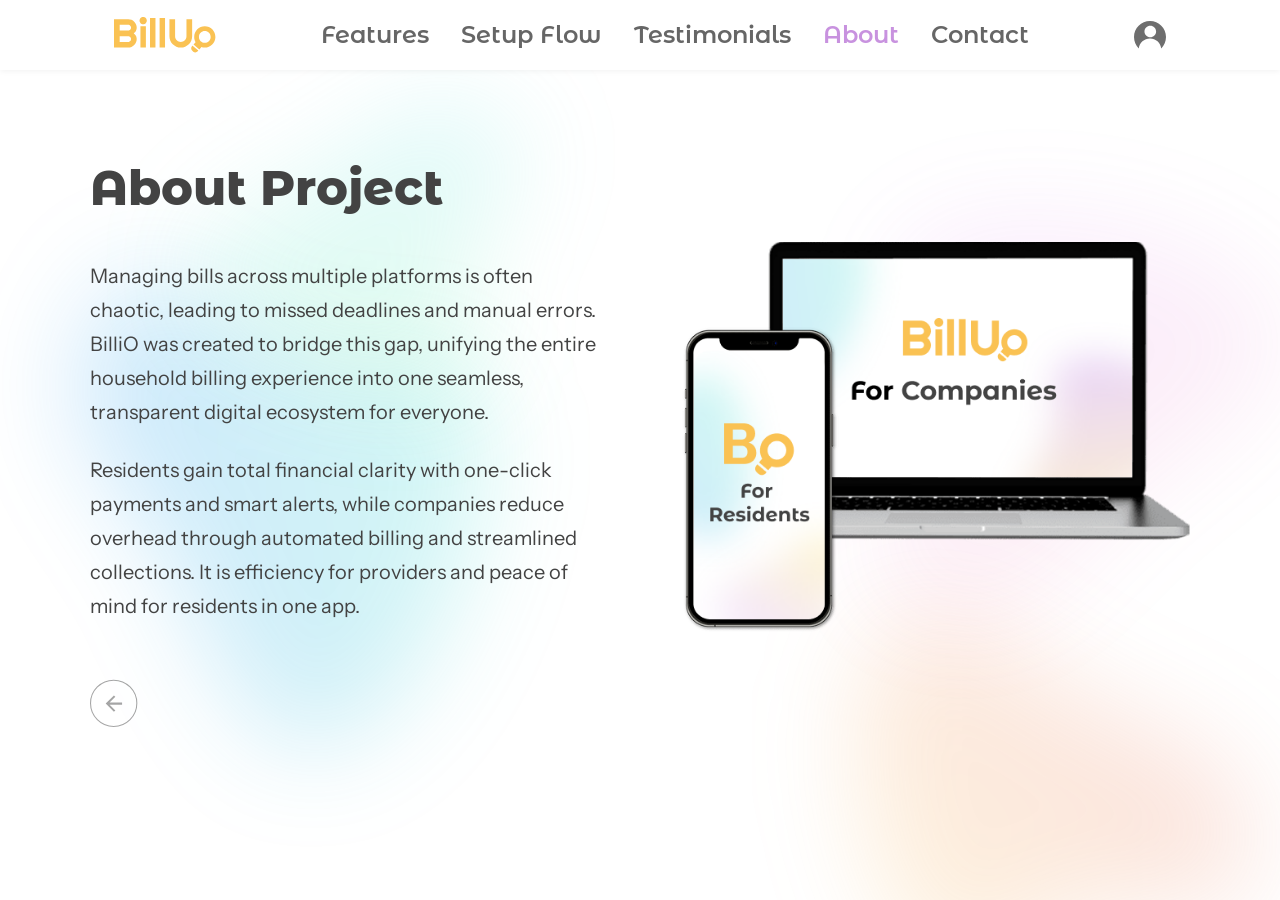
==== about.html @ 3865c83e "feat: added background effects" ====
<!DOCTYPE html>
<html lang="en">
<head>
  <meta charset="UTF-8" />
  <meta name="viewport" content="width=device-width, initial-scale=1.0" />
  <title>BillUp – About</title>

  <link rel="preconnect" href="https://fonts.googleapis.com" />
  <link rel="preconnect" href="https://fonts.gstatic.com" crossorigin />
  <link href="https://fonts.googleapis.com/css2?family=Montserrat+Alternates:wght@400;600;700;800&family=Instrument+Sans:wght@400;600&display=swap" rel="stylesheet" />

  <link rel="stylesheet" href="css/style.css" />
</head>
<body>

  <!-- background blobs  -->
  <div class="bg-effects">
    <img src="assets/images/bg_effects.svg" alt="" />
  </div>

  <!-- Navbar -->
  <header>
    <nav class="navbar">
      <div class="logo">
        <a href="index.html"><img src="assets/icons/logo.svg" alt="BillUp Logo" /></a>
      </div>

      <ul class="nav-links">
        <li><a href="index.html#features">Features</a></li>
        <li><a href="index.html#how-it-works">Setup Flow</a></li>
        <li><a href="index.html#testimonials">Testimonials</a></li>
        <li><a href="about.html" class="active">About</a></li>
        <li><a href="index.html#contact">Contact</a></li>
      </ul>

       <div class="nav-right">
        <div class="nav-icon">
          <img src="assets/icons/avatar.svg" alt="User account" />
        </div>
        <button class="burger" id="burgerBtn" aria-label="Open menu">
          <span></span>
          <span></span>
          <span></span>
        </button>
      </div>
  </header>

  <!-- burger overlay (mobile only) -->
  <div class="nav-overlay" id="navOverlay">
    <ul class="overlay-links">
      <li><a href="index.html#features">Features</a></li>
      <li><a href="index.html#how-it-works">Setup Flow</a></li>
      <li><a href="index.html#testimonials">Testimonials</a></li>
      <li><a href="about.html">About</a></li>
      <li><a href="index.html#contact">Contact</a></li>
    </ul>
  </div>


  <!-- About section -->
  <section class="about-section">
    <div class="about-inner">

      <div class="about-text">
        <h2>About Project</h2>
        <p>
          Managing bills across multiple platforms is often chaotic, leading to missed deadlines
          and manual errors. BilliO was created to bridge this gap, unifying the entire
          household billing experience into one seamless, transparent digital ecosystem
          for everyone.
        </p>
        <p>
          Residents gain total financial clarity with one-click payments and smart alerts, while
          companies reduce overhead through automated billing and streamlined collections.
          It is efficiency for providers and peace of mind for residents in one app.
        </p>

        <!-- back button desktop -->
        <a href="index.html" class="btn-back" aria-label="Go back">
          <img src="assets/icons/top_arrow.svg" alt="Go back" />
        </a>
      </div>

      <div class="about-image">
        <img src="assets/images/about_img.png" alt="BillUp on phone and laptop" />
      </div>

      <!-- back button mobile -->
      <a href="index.html" class="btn-back btn-back-mobile" aria-label="Go back">
        <img src="assets/icons/top_arrow.svg" alt="Go back" />
      </a>

    </div>
  </section>


  <script src="js/burger.js"></script>
</body>
</html>
---- css/style.css ----
/* === BASE === */
* {
  margin: 0;
  padding: 0;
  box-sizing: border-box;
}

:root {
  --color-primary: #FAC253;
  --color-primary-light: #ffd787;
  --color-secondary: #C892DF;
  --color-secondary-light: #ebc3fc;
  --color-dark: #434343;
  --color-text: #555;
  --color-white: #ffffff;
  --color-footer-bg: rgba(49, 37, 54, 0.8);

  --font-heading: 'Montserrat Alternates', sans-serif;
  --font-body: 'Instrument Sans', sans-serif;

  --max-width: 1100px;
}

/* smooth scrolling navigation */
html {
  scroll-behavior: smooth;
}

body {
  font-family: var(--font-body);
  color: var(--color-dark);
  background-color: var(--color-white);
  line-height: 1.6;
  position: relative;
  overflow-x: hidden;
}

/* decorative background blobs */
.bg-effects {
  position: absolute;
  top: 0;
  left: -10%;        /* allows ~10% bleed on each side */
  width: 120%;       /* total 20% overflow, clipped by body overflow */
  height: 100%;
  z-index: 0;
  pointer-events: none;
  overflow: hidden;
}

.bg-effects img {
  width: 100%;
  height: 100%;
  object-fit: cover;
  object-position: center top;
  display: block;
}

/* all headings use heading font */
h1, h2, h3, h4 {
  font-family: var(--font-heading);
}

img {
  max-width: 100%;
  display: block;
}

a {
  text-decoration: none;
  color: inherit;
}

ul {
  list-style: none;
}

/* section dividers */
section {
  border-bottom: 1px solid rgba(0, 0, 0, 0.2);
  position: relative;
  z-index: 1;
}

@keyframes btn-breathe {
  0%    { transform: scale(1); }
  50%   { transform: scale(1.1); }
  100%  { transform: scale(1); }
}

/* === BUTTONS === */
.btn-primary {
  display: inline-block;
  background-color: var(--color-primary);
  color: var(--color-white);
  padding: 12px 28px;
  border-radius: 30px;
  font-family: var(--font-body);
  font-weight: 600;
  border: none;
  cursor: pointer;
  transition: background-color 0.3s ease, box-shadow 0.3s ease, color 0.3s ease;
}

.btn-primary:hover {
  background-color: var(--color-primary-light);
  box-shadow: 0 0 5px rgb(255, 255, 255) inset;
  color: var(--color-dark);
  animation: btn-breathe 1.2s ease-in-out infinite;
}

.btn-secondary {
  display: inline-block;
  background-color: var(--color-secondary);
  color: var(--color-white);
  padding: 12px 28px;
  border-radius: 30px;
  font-family: var(--font-body);
  font-weight: 600;
  border: none;
  cursor: pointer;
  transition: background-color 0.3s ease, box-shadow 0.3s ease, color 0.3s ease;
}

.btn-secondary:hover {
  background-color: var(--color-secondary-light);
  box-shadow: 0 0 5px rgb(255, 255, 255) inset;
  color: var(--color-dark);
  animation: btn-breathe 1.2s ease-in-out infinite;
}

/* full width button */
.btn-full {
  width: 100%;
  text-align: center;
  padding: 14px;
}


/* === NAVBAR === */

header {
  position: sticky;
  top: 0;
  z-index: 100;
  background: #fff;
  box-shadow: 0 1px 6px rgba(0, 0, 0, 0.06);
}

.navbar {
  max-width: var(--max-width);
  margin: 0 auto;
  padding: 16px 24px;
  display: flex;
  align-items: center;
  justify-content: space-between;
}

.navbar .logo img {
  height: 36px;
}

.nav-right {
  display: flex;
  align-items: center;
  gap: 16px;
}

.nav-links {
  display: flex;
  gap: 32px;
}

.nav-links a {
  font-family: var(--font-heading);
  font-weight: 600;
  font-size: 24px;
  color: rgba(0, 0, 0, 0.6);
  transition: color 0.2s;
}

.nav-links a:hover {
  color: var(--color-secondary);
}

.nav-links a.active {
  color: var(--color-secondary);
}

.nav-icon img {
  height: 28px;
  cursor: pointer;
}

/* === BURGER BUTTON === */

.burger {
  display: none; /* shown only on mobile via media query */
  flex-direction: column;
  gap: 5px;
  background: none;
  border: none;
  cursor: pointer;
  padding: 4px;
  z-index: 110;
}

.burger span {
  display: block;
  width: 24px;
  height: 2px;
  background: var(--color-text);
  border-radius: 2px;
  transition: transform 0.3s ease, opacity 0.2s ease; 
}

.burger.open span:nth-child(1) { transform: translateY(7px) rotate(45deg); }
.burger.open span:nth-child(2) { opacity: 0; }
.burger.open span:nth-child(3) { transform: translateY(-7px) rotate(-45deg); }

/* === BURGER OVERLAY === */
.nav-overlay {
  position: fixed;
  top: 70px; /* overridden by js dynamically */
  right: 0;
  width: 100%;
  height: calc(100vh - 70px);
  background: rgba(49, 37, 54, 0.925);
  transform: translateX(100%);
  transition: transform 0.35s ease;
  z-index: 99;
  padding: 48px 32px;
}

.nav-overlay.open {
  transform: translateX(0);
}

.overlay-links {
  display: flex;
  flex-direction: column;
  align-items: flex-end;
  gap: 36px;
}

.overlay-links a {
  font-family: var(--font-heading);
  font-weight: 600;
  font-size: 22px;
  color: var(--color-white);
  transition: color 0.2s;
}


/* === HERO === */
.hero {
  display: flex;
  align-items: center;
  justify-content: space-between;
  gap: 40px;
  padding: 80px max(24px, calc((100% - var(--max-width)) / 2));
}

.hero-content {
  max-width: 480px;
}

.hero-content h1 {
  font-size: 48px;
  font-weight: 800;
  line-height: 1.15;
  margin-bottom: 20px;
}

.hero-content p {
  font-size: 24px;
  color: var(--color-text);
  margin-bottom: 32px;
}

.hero-buttons {
  display: flex;
  gap: 16px;
  align-items: center;
}

.hero-image img {
  max-width: 600px;
}


/* === FEATURES === */
.features {
  padding: 80px 24px;
}

.features h2 {
  font-size: 48px;
  font-weight: 700;
  margin-bottom: 48px;
  max-width: var(--max-width);
  margin-left: auto;
  margin-right: auto;
}

.features-grid {
  display: grid;
  grid-template-columns: repeat(2, 1fr);
  gap: 24px;
  max-width: var(--max-width);
  margin: 0 auto;
}

.feature-card {
  background: rgba(255, 255, 255, 0.2);
  border: 2px solid rgba(0, 0, 0, 0.2);
  border-radius: 16px;
  padding: 32px;
  width: 100%;
  min-height: 358px;
  display: flex;
  transform: scale(1);
  box-shadow: 0 0 0 rgba(0, 0, 0, 0);
  transition: transform 0.3s ease, border-color 0.3s ease, box-shadow 0.6s ease;
  flex-direction: column;
  align-items: center; 
}

.feature-card:hover {
  border-color: var(--color-primary);
  box-shadow: 0 0 10px var(--color-primary-light) inset;
  transform: scale(1.05);
  z-index: 10;
}

.feature-card img {
  height: 40px;
  margin-bottom: 16px;
}

.feature-card h3 {
  font-size: 32px;
  font-weight: 600;
  margin-bottom: 16px;
  text-align: center;
}

.feature-card p {
  font-size: 24px;
  color: var(--color-text);
  font-family: var(--font-body);
  text-align: left;
  width: 100%;
}


/* === HOW IT WORKS === */
.how-it-works {
  padding: 80px max(24px, calc((100% - var(--max-width)) / 2));
}

.how-it-works h2 {
  font-size: 48px;
  font-weight: 700;
  margin-bottom: 64px;
}

.step {
  display: flex;
  align-items: center;
  gap: 60px;
  margin-bottom: 80px;
}

/* reverses visual order */
.step-reverse {
  flex-direction: row-reverse;
}

.step-video {
  width: 100%;
  height: 315px;
  border-radius: 16px;
  object-fit: cover;
  display: block;
  pointer-events: none; 
}

.step-text {
  flex: 1;
}

.step-text h3 {
  font-size: 32px;
  font-weight: 700;
  margin-bottom: 16px;
}

.step-text p {
  font-size: 24px;
  color: var(--color-text);
}


/* === TESTIMONIALS === */
.testimonials {
  padding: 80px 24px;
}

.testimonials h2 {
  font-size: 48px;
  font-weight: 700;
  margin-bottom: 48px;
  max-width: var(--max-width);
  margin-left: auto;
  margin-right: auto;
}

.testimonials-grid {
  display: grid;
  grid-template-columns: repeat(3, 1fr);
  gap: 24px;
  max-width: var(--max-width);
  margin: 0 auto 32px;
}

.testimonial-card {
  background: rgba(255, 255, 255, 0.2);
  border: 2px solid rgba(0, 0, 0, 0.2);
  border-radius: 16px;
  padding: 28px;
  width: 100%;
  min-height: 415px;
  display: flex;
  flex-direction: column;
  align-items: center;
  transform: scale(1);
  box-shadow: 0 0 0 rgba(0, 0, 0, 0);
  transition: transform 0.3s ease, border-color 0.3s ease, box-shadow 0.6s ease;
}

.testimonial-card:hover {
  border-color: var(--color-secondary);
  box-shadow: 0 0 10px var(--color-secondary-light) inset;
  transform: scale(1.05);
  z-index: 10;
}

.testimonial-card .avatar {
  width: 48px;
  height: 48px;
  border-radius: 50%;
  object-fit: cover;
  margin-bottom: 12px;
}

.testimonial-card .company-logo {
  width: 48px;
  height: 48px;
  border-radius: 50%;
  object-fit: cover;
  margin-bottom: 12px;
}

.testimonial-card h4 {
  font-size: 24px;
  font-weight: 600;
  margin-bottom: 16px;
  text-align: center;
}

.testimonial-card p {
  font-size: 24px;
  color: var(--color-text);
  font-style: italic;
  text-align: left;
  width: 100%;
}


/* === CTA === */
.cta {
  padding: 80px 24px;
}

.cta h2 {
  font-size: 48px;
  font-weight: 800;
  margin-bottom: 48px;
  max-width: var(--max-width);
  margin-left: auto;
  margin-right: auto;
}

.cta-columns {
  display: flex;
  gap: 32px;
  max-width: var(--max-width);
  margin: 0 auto;
}

.cta-col {
  flex: 1;
  background: rgba(255, 255, 255, 0.2);
  border: 2px solid rgba(0, 0, 0, 0.2);
  border-radius: 20px;
  padding: 40px;
  text-align: left;
}

.cta-col h3 {
  font-size: 32px;
  font-weight: 600;
  margin-bottom: 16px;
}

.cta-col p {
  font-size: 24px;
  color: var(--color-text);
  margin-bottom: 28px;
}

/* compare plans table */
.plan-table-wrapper {
  max-width: var(--max-width);
  margin: 48px auto 0;
}

.plan-table-wrapper h3 {
  font-size: 32px;
  font-weight: 600;
  margin-bottom: 20px;
}

.plan-table {
  width: 100%;
  border-collapse: separate;
  border-spacing: 0;
  font-size: 24px;
  border-radius: 16px;
  overflow: hidden;
  border: 1px solid rgba(0, 0, 0, 0.2);
}

.plan-table th,
.plan-table td {
  padding: 14px 20px;
  border-bottom: 1px solid rgba(0, 0, 0, 0.1);
  border-right: 1px solid rgba(0, 0, 0, 0.1);
  text-align: center;
}

.plan-table th:last-child,
.plan-table td:last-child {
  border-right: none;
}

.plan-table tbody tr:last-child td {
  border-bottom: none;
}

.plan-table th {
  background-color: var(--color-footer-bg);
  color: var(--color-white);
  font-family: var(--font-heading);
  font-weight: 600;
}

.plan-table td:first-child {
  text-align: left;
  font-weight: 600;
}

.plan-table tbody tr:nth-child(even) {
  background-color: rgba(0, 0, 0, 0.02);
}

/* === ABOUT PAGE === */

/* disabling mobile button */
.btn-back.btn-back-mobile {
  display: none;
}

.about-section {
  min-height: calc(100vh - 70px);
  background: color(white);
  padding: 80px max(24px, calc((100% - var(--max-width)) / 2));
  border-bottom: none;
}

.about-inner {
  display: flex;
  align-items: center;
  gap: 80px;
  max-width: var(--max-width);
  margin: 0 auto;
}

.about-text {
  flex: 1;
  max-width: 520px;
}

.about-text h2 {
  font-size: 48px;
  font-weight: 800;
  margin-bottom: 32px;
}

.about-text p {
  font-size: 20px;
  color: var(--color-dark);
  line-height: 1.7;
  margin-bottom: 24px;
}

.about-image {
  flex: 1;
}

.about-image img {
  width: 100%;
}

/* go back button  */
.btn-back {
  display: inline-flex;
  margin-top: 32px;
  background: none;
  border: none;
}

.btn-back img {
  width: 48px;
  height: 48px;
  transform: rotate(-90deg); 
  opacity: 0.35;
  filter: brightness(0); 
  transition: opacity 0.2s;
}

.btn-back:hover img {
  opacity: 0.7;
}




/* === FOOTER === */
.footer {
  border-top: 1px solid rgba(255, 255, 255, 0.15);
  background: var(--color-footer-bg);
  color: #ccc;
  padding: 0 40px 0;
  position: relative;
  z-index: 1;
}

.footer-inner {
  max-width: 1200px;
  margin-left: 40px;
}

/* main row: left + divider + right */
.footer-main {
  display: flex;
  gap: 60px;
  align-items: flex-start;
  margin-bottom: 0;
}

/* LEFT column */
.footer-left {
  padding-top: 80px;
  padding-bottom: 60px; 
}

.footer-left h3 {
  font-size: 28px;
  color: var(--color-white);
  font-family: var(--font-heading);
  margin-bottom: 12px;
}

.footer-sub {
  font-size: 14px;
  margin-bottom: 32px;
}

/* newsletter form */
.newsletter-form {
  margin-bottom: 24px;
}

.form-row {
  display: flex;
  gap: 20px;
  margin-bottom: 20px;
}

.form-group {
  flex: 1;
  display: flex;
  flex-direction: column;
}

.form-group label {
  font-size: 13px;
  color: #ccc;
  margin-bottom: 8px;
}

.form-group input {
  padding: 12px 20px;
  border-radius: 30px;
  border: 1px solid rgba(255, 255, 255, 0.2);
  background: var(--color-white);
  color: var(--color-dark);
  font-family: var(--font-body);
  font-size: 13px;
}

.form-group input::placeholder {
  color: #aaa;
}

.footer-disclaimer {
  font-size: 11px;
  color: rgba(255, 255, 255, 0.4);
  margin-bottom: 32px;
  line-height: 1.6;
}

/* social icons in footer-left */
.social-icons {
  display: flex;
  gap: 32px;
  margin-bottom: 60px;
}

.social-icons img {
  height: 48px;
  opacity: 0.8;
  filter: brightness(0) invert(1); 
  transition: opacity 0.2s;
}

.social-icons img:hover {
  opacity: 1;
}

/* vertical divider */
.footer-divider {
  width: 1px;
  background: rgba(255, 255, 255, 0.15);
  align-self: stretch;
}

/* RIGHT column */
.footer-right {
  flex: 1; 
  display: flex;
  gap: 48px;
  padding-top: 80px;
  padding-bottom: 60px;
}

.footer-col h4 {
  font-family: var(--font-heading);
  font-size: 15px;
  color: var(--color-white);
  margin-bottom: 16px;
}

.footer-col ul li {
  margin-bottom: 12px;
}

.footer-col a {
  font-size: 13px;
  color: rgba(255, 255, 255, 0.6);
  transition: color 0.2s;
}

.footer-col a:hover {
  color: var(--color-primary);
}

/* contact rows with icon */
.contact-row {
  display: flex;
  align-items: center;
  gap: 12px;
  margin-bottom: 16px;
}

.contact-row img {
  height: 18px;
  opacity: 0.7;
  filter: brightness(0) invert(1);
}

.contact-row span {
  font-size: 13px;
  color: rgba(255, 255, 255, 0.6);
}

/* horizontal separator */
.footer-hr {
  border: none;
  border-top: 1px solid rgba(255, 255, 255, 0.15);
  margin: 0 -40px;
}

/* bottom bar */
.footer-bottom {
  display: flex;
  align-items: center;
  justify-content: space-between;
  padding: 40px 40px;
}

.footer-logo img {
  width: 144px; 
  height: auto;
}

.copyright {
  font-size: 13px;
  color: rgba(255, 255, 255, 0.5);
}

.back-to-top img {
  width: 48px;
  height: 48px;
  opacity: 0.6;
  filter: brightness(0) invert(1);
  transition: opacity 0.2s;
}

.back-to-top img:hover {
  opacity: 1;
}

/* === MOBILE === */
@media (max-width: 768px) {

  /* --- Navbar --- */
  .nav-links{
    display: none; /* hidden on mobile, burger takes over */
  }

  .burger {
    display: flex;
  }

  .navbar {
    padding: 16px 20px;
  }

  /* --- Hero --- */
  .hero {
    flex-direction: column;
    padding: 48px 20px;
    text-align: center;
  }

  .hero-content {
    max-width: 100%;
  }

  .hero-content h1 {
    font-size: 32px;
  }

  .hero-content p {
    font-size: 18px;
  }

  .hero-buttons {
    justify-content: center;
    flex-wrap: wrap;
  }

  .hero-image img {
    max-width: 100%;
  }

  /* --- Features --- */
  .features {
    padding: 60px 20px;
  }

  .features h2 {
    font-size: 32px;
    margin-bottom: 32px;
  }

  .features-grid {
    grid-template-columns: 1fr; /* single column */
  }

  .feature-card {
    min-height: auto;
  }

  .feature-card h3 {
    font-size: 24px;
  }

  .feature-card p {
    font-size: 18px;
  }

  /* --- How It Works --- */
  .how-it-works {
    padding: 60px 20px;
  }

  .how-it-works h2 {
    font-size: 32px;
    margin-bottom: 40px;
  }

  .step,
  .step-reverse {
    flex-direction: column;
    gap: 24px;
    margin-bottom: 48px;
  }

  /* text first, video second regardless of desktop layout */
  .step .step-text,
  .step-reverse .step-text {
    order: -1;
  }

  .step-text h3 {
    font-size: 24px;
  }

  .step-text p {
    font-size: 18px;
  }

  /* --- Testimonials --- */
  .testimonials {
    padding: 60px 20px;
  }

  .testimonials h2 {
    font-size: 32px;
    margin-bottom: 32px;
  }

  .testimonials-grid {
    grid-template-columns: 1fr;
  }

  .testimonial-card {
    min-height: auto;
  }

  .testimonial-card h4 {
    font-size: 20px;
  }

  .testimonial-card p {
    font-size: 18px;
  }

  /* --- CTA --- */
  .cta {
    padding: 60px 20px;
  }

  .cta h2 {
    font-size: 32px;
    margin-bottom: 32px;
  }

  .cta-columns {
    flex-direction: column;
  }

  .cta-col h3 {
    font-size: 24px;
  }

  .cta-col p {
    font-size: 18px;
  }

  .plan-table {
    font-size: 16px;
  }

  .plan-table th,
  .plan-table td {
    padding: 10px 12px;
  }

  /* --- Footer --- */
  .footer {
    padding: 0 20px;
  }

  .footer-inner {
    margin-left: 0;
  }

  .footer-main {
    flex-direction: column;
    gap: 0;
  }

  .footer-left {
    padding-top: 48px;
    padding-bottom: 32px;
    width: 100%;
  }

  /* stack newsletter inputs vertically */
  .form-row {
    flex-direction: column;
    gap: 16px;
  }

  .footer-divider {
    width: 100%;
    height: 1px;
    background: rgba(255, 255, 255, 0.15);
  }

  .footer-right {
    padding-top: 32px;
    padding-bottom: 48px;
    flex-wrap: wrap;
    gap: 32px;
  }

  .footer-col {
    min-width: 120px;
  }

  .footer-bottom {
    padding: 24px 0;
  }

  .footer-logo img {
    width: 100px;
  }

  /* --- About page --- */
  .about-section {
    padding: 48px 20px;
    min-height: auto;
  }

  .about-inner {
    flex-direction: column;
    gap: 40px;
  }

  /* hide desktop button, show mobile one */
  .about-text .btn-back:not(.btn-back-mobile) {
    display: none;
  }
  .btn-back.btn-back-mobile {
    display: flex;
    justify-content: flex-end;
    width: 100%;
    margin-top: 8px;
    padding-right: 4px;
  }

  .about-text {
    max-width: 100%;
  }

  .about-text h2 {
    font-size: 32px;
  }

  .about-text p {
    font-size: 18px;
  }

}
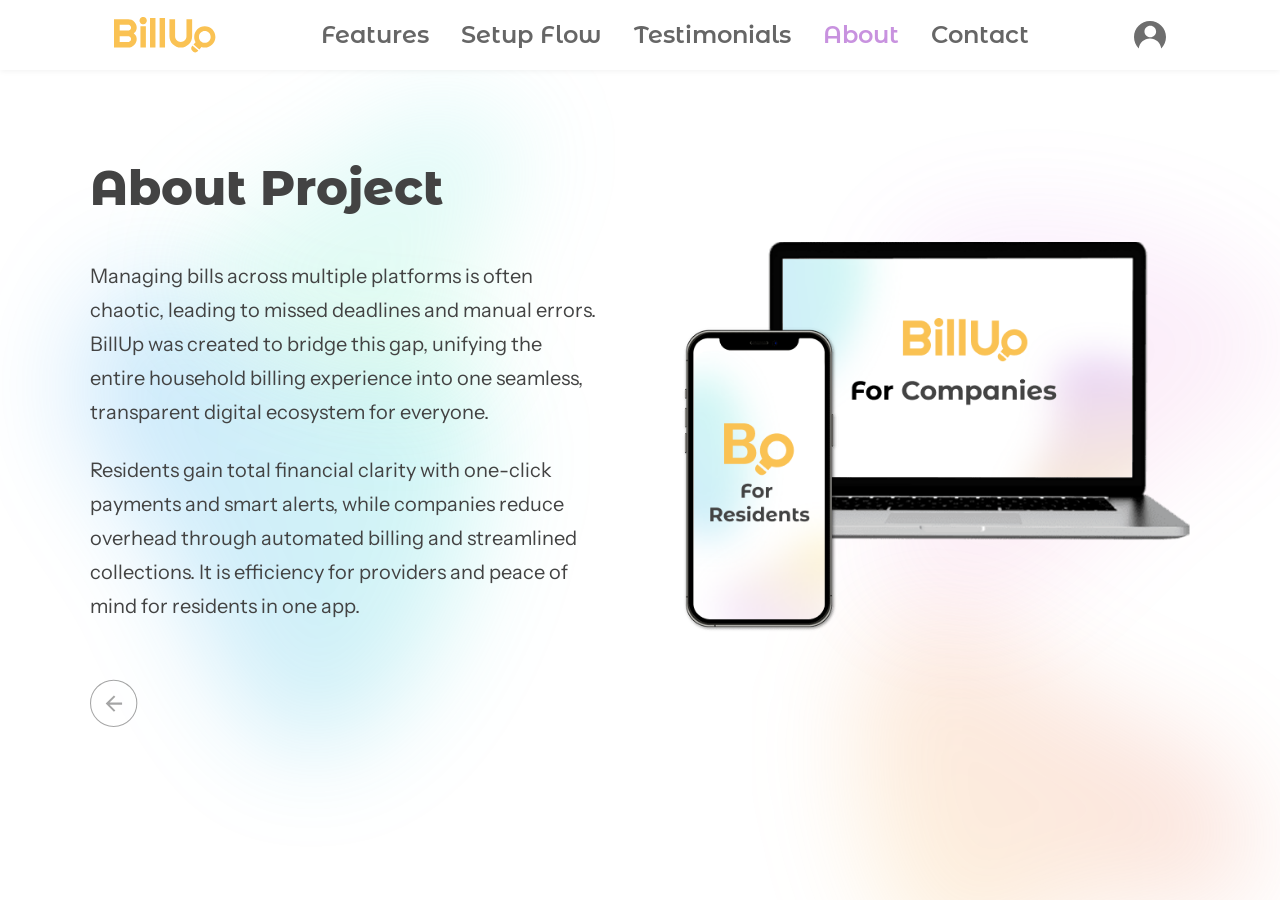
==== commit fe84d530: "feat: SEO optimization added" ====
--- a/about.html
+++ b/about.html
@@ -65,7 +65,7 @@
         <h2>About Project</h2>
         <p>
           Managing bills across multiple platforms is often chaotic, leading to missed deadlines
-          and manual errors. BilliO was created to bridge this gap, unifying the entire
+          and manual errors. BillUp was created to bridge this gap, unifying the entire
           household billing experience into one seamless, transparent digital ecosystem
           for everyone.
         </p>
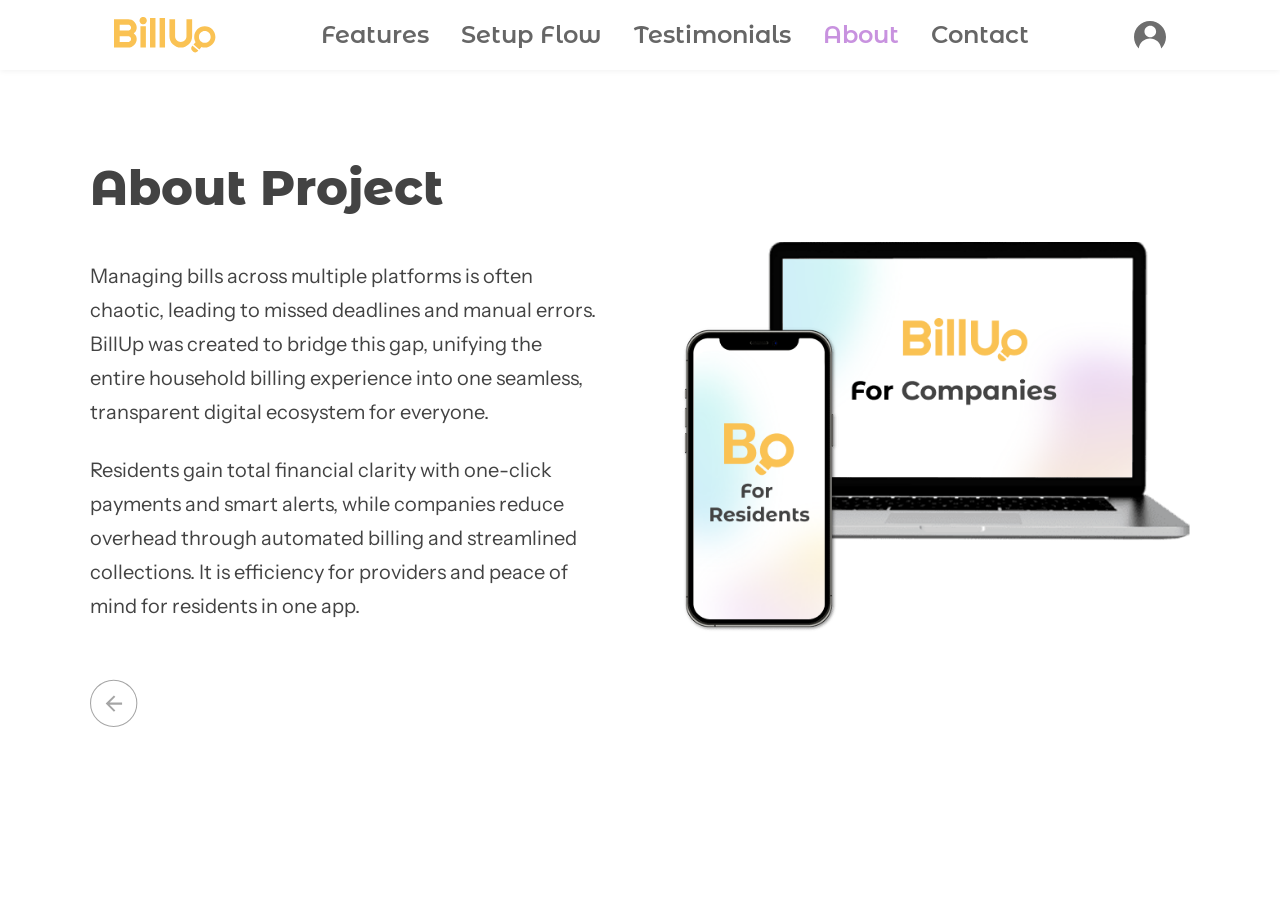
==== commit f18d9361: "Improve semantic HTML, responsiveness, and CSS animation to meet assignment requirements while keepi" ====
--- a/about.html
+++ b/about.html
@@ -13,14 +13,12 @@
 </head>
 <body>
 
-  <!-- background blobs  -->
-  <div class="bg-effects">
-    <img src="assets/images/bg_effects.svg" alt="" />
-  </div>
+  <aside class="bg-effects" aria-hidden="true">
+    <img src="assets/images/bg_effects.svg" alt="Background decorative shapes" />
+  </aside>
 
-  <!-- Navbar -->
   <header>
-    <nav class="navbar">
+    <nav class="navbar" aria-label="Main navigation">
       <div class="logo">
         <a href="index.html"><img src="assets/icons/logo.svg" alt="BillUp Logo" /></a>
       </div>
@@ -33,20 +31,20 @@
         <li><a href="index.html#contact">Contact</a></li>
       </ul>
 
-       <div class="nav-right">
+      <div class="nav-right">
         <div class="nav-icon">
           <img src="assets/icons/avatar.svg" alt="User account" />
         </div>
-        <button class="burger" id="burgerBtn" aria-label="Open menu">
+        <button class="burger" id="burgerBtn" aria-label="Open menu" aria-expanded="false">
           <span></span>
           <span></span>
           <span></span>
         </button>
       </div>
+    </nav>
   </header>
 
-  <!-- burger overlay (mobile only) -->
-  <div class="nav-overlay" id="navOverlay">
+  <nav class="nav-overlay" id="navOverlay" aria-label="Mobile navigation">
     <ul class="overlay-links">
       <li><a href="index.html#features">Features</a></li>
       <li><a href="index.html#how-it-works">Setup Flow</a></li>
@@ -54,45 +52,42 @@
       <li><a href="about.html">About</a></li>
       <li><a href="index.html#contact">Contact</a></li>
     </ul>
-  </div>
+  </nav>
 
+  <main>
+    <section class="about-section">
+      <div class="about-inner">
 
-  <!-- About section -->
-  <section class="about-section">
-    <div class="about-inner">
+        <article class="about-text">
+          <h1>About Project</h1>
+          <p>
+            Managing bills across multiple platforms is often chaotic, leading to missed deadlines
+            and manual errors. BillUp was created to bridge this gap, unifying the entire
+            household billing experience into one seamless, transparent digital ecosystem
+            for everyone.
+          </p>
+          <p>
+            Residents gain total financial clarity with one-click payments and smart alerts, while
+            companies reduce overhead through automated billing and streamlined collections.
+            It is efficiency for providers and peace of mind for residents in one app.
+          </p>
 
-      <div class="about-text">
-        <h2>About Project</h2>
-        <p>
-          Managing bills across multiple platforms is often chaotic, leading to missed deadlines
-          and manual errors. BillUp was created to bridge this gap, unifying the entire
-          household billing experience into one seamless, transparent digital ecosystem
-          for everyone.
-        </p>
-        <p>
-          Residents gain total financial clarity with one-click payments and smart alerts, while
-          companies reduce overhead through automated billing and streamlined collections.
-          It is efficiency for providers and peace of mind for residents in one app.
-        </p>
+          <a href="index.html" class="btn-back" aria-label="Go back">
+            <img src="assets/icons/top_arrow.svg" alt="Go back" />
+          </a>
+        </article>
 
-        <!-- back button desktop -->
-        <a href="index.html" class="btn-back" aria-label="Go back">
+        <figure class="about-image">
+          <img src="assets/images/about_img.png" alt="BillUp displayed on phone and laptop screens" />
+        </figure>
+
+        <a href="index.html" class="btn-back btn-back-mobile" aria-label="Go back">
           <img src="assets/icons/top_arrow.svg" alt="Go back" />
         </a>
+
       </div>
-
-      <div class="about-image">
-        <img src="assets/images/about_img.png" alt="BillUp on phone and laptop" />
-      </div>
-
-      <!-- back button mobile -->
-      <a href="index.html" class="btn-back btn-back-mobile" aria-label="Go back">
-        <img src="assets/icons/top_arrow.svg" alt="Go back" />
-      </a>
-
-    </div>
-  </section>
-
+    </section>
+  </main>
 
   <script src="js/burger.js"></script>
 </body>
--- a/css/style.css
+++ b/css/style.css
@@ -21,9 +21,9 @@
   --max-width: 1100px;
 }
 
-/* smooth scrolling navigation */
 html {
   scroll-behavior: smooth;
+  overflow-x: hidden;
 }
 
 body {
@@ -33,14 +33,14 @@
   line-height: 1.6;
   position: relative;
   overflow-x: hidden;
-}
-
-/* decorative background blobs */
+  min-height: 100vh;
+}
+
 .bg-effects {
   position: absolute;
   top: 0;
-  left: -10%;        /* allows ~10% bleed on each side */
-  width: 120%;       /* total 20% overflow, clipped by body overflow */
+  left: -10%;
+  width: 120%;
   height: 100%;
   z-index: 0;
   pointer-events: none;
@@ -55,7 +55,6 @@
   display: block;
 }
 
-/* all headings use heading font */
 h1, h2, h3, h4 {
   font-family: var(--font-heading);
 }
@@ -74,20 +73,12 @@
   list-style: none;
 }
 
-/* section dividers */
 section {
   border-bottom: 1px solid rgba(0, 0, 0, 0.2);
   position: relative;
   z-index: 1;
 }
 
-@keyframes btn-breathe {
-  0%    { transform: scale(1); }
-  50%   { transform: scale(1.1); }
-  100%  { transform: scale(1); }
-}
-
-/* === BUTTONS === */
 .btn-primary {
   display: inline-block;
   background-color: var(--color-primary);
@@ -98,14 +89,15 @@
   font-weight: 600;
   border: none;
   cursor: pointer;
-  transition: background-color 0.3s ease, box-shadow 0.3s ease, color 0.3s ease;
+  transform: scale(1);
+  transition: transform 0.3s ease, box-shadow 0.3s ease, color 0.3s ease, background-color 0.3s ease;
 }
 
 .btn-primary:hover {
   background-color: var(--color-primary-light);
   box-shadow: 0 0 5px rgb(255, 255, 255) inset;
   color: var(--color-dark);
-  animation: btn-breathe 1.2s ease-in-out infinite;
+  transform: scale(1.05);
 }
 
 .btn-secondary {
@@ -118,31 +110,29 @@
   font-weight: 600;
   border: none;
   cursor: pointer;
-  transition: background-color 0.3s ease, box-shadow 0.3s ease, color 0.3s ease;
+  transform: scale(1);
+  transition: transform 0.3s ease, box-shadow 0.3s ease, color 0.3s ease, background-color 0.3s ease;
 }
 
 .btn-secondary:hover {
   background-color: var(--color-secondary-light);
   box-shadow: 0 0 5px rgb(255, 255, 255) inset;
   color: var(--color-dark);
-  animation: btn-breathe 1.2s ease-in-out infinite;
-}
-
-/* full width button */
+  transform: scale(1.05);
+}
+
 .btn-full {
   width: 100%;
   text-align: center;
   padding: 14px;
 }
 
-
-/* === NAVBAR === */
-
 header {
   position: sticky;
   top: 0;
   z-index: 100;
-  background: #fff;
+  background: rgba(255, 255, 255, 0.96);
+  backdrop-filter: blur(8px);
   box-shadow: 0 1px 6px rgba(0, 0, 0, 0.06);
 }
 
@@ -175,13 +165,10 @@
   font-weight: 600;
   font-size: 24px;
   color: rgba(0, 0, 0, 0.6);
-  transition: color 0.2s;
-}
-
-.nav-links a:hover {
-  color: var(--color-secondary);
-}
-
+  transition: color 0.2s ease;
+}
+
+.nav-links a:hover,
 .nav-links a.active {
   color: var(--color-secondary);
 }
@@ -191,10 +178,8 @@
   cursor: pointer;
 }
 
-/* === BURGER BUTTON === */
-
 .burger {
-  display: none; /* shown only on mobile via media query */
+  display: none;
   flex-direction: column;
   gap: 5px;
   background: none;
@@ -210,17 +195,17 @@
   height: 2px;
   background: var(--color-text);
   border-radius: 2px;
-  transition: transform 0.3s ease, opacity 0.2s ease; 
+  transition: transform 0.3s ease, opacity 0.2s ease;
 }
 
 .burger.open span:nth-child(1) { transform: translateY(7px) rotate(45deg); }
 .burger.open span:nth-child(2) { opacity: 0; }
 .burger.open span:nth-child(3) { transform: translateY(-7px) rotate(-45deg); }
 
-/* === BURGER OVERLAY === */
 .nav-overlay {
   position: fixed;
-  top: 70px; /* overridden by js dynamically */
+  overflow-x: hidden;
+  top: 70px;
   right: 0;
   width: 100%;
   height: calc(100vh - 70px);
@@ -250,8 +235,6 @@
   transition: color 0.2s;
 }
 
-
-/* === HERO === */
 .hero {
   display: flex;
   align-items: center;
@@ -281,14 +264,71 @@
   display: flex;
   gap: 16px;
   align-items: center;
+  flex-wrap: wrap;
+}
+
+.hero-image {
+  position: relative;
+  display: flex;
+  align-items: center;
+  justify-content: center;
+}
+
+.hero-image::before,
+.hero-image::after {
+  content: "";
+  position: absolute;
+  border-radius: 50%;
+  z-index: -1;
+  filter: blur(14px);
+  opacity: 0.75;
+  animation: floatOrb 8s ease-in-out infinite;
+}
+
+.hero-image::before {
+  width: 240px;
+  height: 240px;
+  background: rgba(200, 146, 223, 0.22);
+  top: 20px;
+  left: 10px;
+}
+
+.hero-image::after {
+  width: 170px;
+  height: 170px;
+  background: rgba(250, 194, 83, 0.26);
+  bottom: 30px;
+  right: 30px;
+  animation-delay: 2s;
+}
+
+@keyframes floatOrb {
+  0% {
+    transform: translate3d(0, 0, 0) scale(1);
+    opacity: 0.7;
+  }
+  25% {
+    transform: translate3d(16px, -18px, 0) scale(1.06);
+    opacity: 0.9;
+  }
+  50% {
+    transform: translate3d(-12px, 14px, 0) scale(0.96);
+    opacity: 1;
+  }
+  75% {
+    transform: translate3d(20px, -10px, 0) scale(1.08);
+    opacity: 0.8;
+  }
+  100% {
+    transform: translate3d(0, 0, 0) scale(1);
+    opacity: 0.7;
+  }
 }
 
 .hero-image img {
   max-width: 600px;
 }
 
-
-/* === FEATURES === */
 .features {
   padding: 80px 24px;
 }
@@ -322,7 +362,7 @@
   box-shadow: 0 0 0 rgba(0, 0, 0, 0);
   transition: transform 0.3s ease, border-color 0.3s ease, box-shadow 0.6s ease;
   flex-direction: column;
-  align-items: center; 
+  align-items: center;
 }
 
 .feature-card:hover {
@@ -352,8 +392,6 @@
   width: 100%;
 }
 
-
-/* === HOW IT WORKS === */
 .how-it-works {
   padding: 80px max(24px, calc((100% - var(--max-width)) / 2));
 }
@@ -371,7 +409,6 @@
   margin-bottom: 80px;
 }
 
-/* reverses visual order */
 .step-reverse {
   flex-direction: row-reverse;
 }
@@ -382,7 +419,7 @@
   border-radius: 16px;
   object-fit: cover;
   display: block;
-  pointer-events: none; 
+  pointer-events: none;
 }
 
 .step-text {
@@ -400,8 +437,6 @@
   color: var(--color-text);
 }
 
-
-/* === TESTIMONIALS === */
 .testimonials {
   padding: 80px 24px;
 }
@@ -445,14 +480,7 @@
   z-index: 10;
 }
 
-.testimonial-card .avatar {
-  width: 48px;
-  height: 48px;
-  border-radius: 50%;
-  object-fit: cover;
-  margin-bottom: 12px;
-}
-
+.testimonial-card .avatar,
 .testimonial-card .company-logo {
   width: 48px;
   height: 48px;
@@ -476,8 +504,6 @@
   width: 100%;
 }
 
-
-/* === CTA === */
 .cta {
   padding: 80px 24px;
 }
@@ -519,7 +545,6 @@
   margin-bottom: 28px;
 }
 
-/* compare plans table */
 .plan-table-wrapper {
   max-width: var(--max-width);
   margin: 48px auto 0;
@@ -574,16 +599,13 @@
   background-color: rgba(0, 0, 0, 0.02);
 }
 
-/* === ABOUT PAGE === */
-
-/* disabling mobile button */
 .btn-back.btn-back-mobile {
   display: none;
 }
 
 .about-section {
   min-height: calc(100vh - 70px);
-  background: color(white);
+  background: white;
   padding: 80px max(24px, calc((100% - var(--max-width)) / 2));
   border-bottom: none;
 }
@@ -601,7 +623,7 @@
   max-width: 520px;
 }
 
-.about-text h2 {
+.about-text h1 {
   font-size: 48px;
   font-weight: 800;
   margin-bottom: 32px;
@@ -622,7 +644,6 @@
   width: 100%;
 }
 
-/* go back button  */
 .btn-back {
   display: inline-flex;
   margin-top: 32px;
@@ -633,9 +654,9 @@
 .btn-back img {
   width: 48px;
   height: 48px;
-  transform: rotate(-90deg); 
+  transform: rotate(-90deg);
   opacity: 0.35;
-  filter: brightness(0); 
+  filter: brightness(0);
   transition: opacity 0.2s;
 }
 
@@ -643,10 +664,6 @@
   opacity: 0.7;
 }
 
-
-
-
-/* === FOOTER === */
 .footer {
   border-top: 1px solid rgba(255, 255, 255, 0.15);
   background: var(--color-footer-bg);
@@ -661,18 +678,15 @@
   margin-left: 40px;
 }
 
-/* main row: left + divider + right */
 .footer-main {
   display: flex;
   gap: 60px;
   align-items: flex-start;
-  margin-bottom: 0;
-}
-
-/* LEFT column */
+}
+
 .footer-left {
   padding-top: 80px;
-  padding-bottom: 60px; 
+  padding-bottom: 60px;
 }
 
 .footer-left h3 {
@@ -687,7 +701,6 @@
   margin-bottom: 32px;
 }
 
-/* newsletter form */
 .newsletter-form {
   margin-bottom: 24px;
 }
@@ -731,7 +744,6 @@
   line-height: 1.6;
 }
 
-/* social icons in footer-left */
 .social-icons {
   display: flex;
   gap: 32px;
@@ -741,7 +753,7 @@
 .social-icons img {
   height: 48px;
   opacity: 0.8;
-  filter: brightness(0) invert(1); 
+  filter: brightness(0) invert(1);
   transition: opacity 0.2s;
 }
 
@@ -749,16 +761,14 @@
   opacity: 1;
 }
 
-/* vertical divider */
 .footer-divider {
   width: 1px;
   background: rgba(255, 255, 255, 0.15);
   align-self: stretch;
 }
 
-/* RIGHT column */
 .footer-right {
-  flex: 1; 
+  flex: 1;
   display: flex;
   gap: 48px;
   padding-top: 80px;
@@ -786,7 +796,6 @@
   color: var(--color-primary);
 }
 
-/* contact rows with icon */
 .contact-row {
   display: flex;
   align-items: center;
@@ -805,14 +814,12 @@
   color: rgba(255, 255, 255, 0.6);
 }
 
-/* horizontal separator */
 .footer-hr {
   border: none;
   border-top: 1px solid rgba(255, 255, 255, 0.15);
   margin: 0 -40px;
 }
 
-/* bottom bar */
 .footer-bottom {
   display: flex;
   align-items: center;
@@ -821,7 +828,7 @@
 }
 
 .footer-logo img {
-  width: 144px; 
+  width: 144px;
   height: auto;
 }
 
@@ -842,12 +849,9 @@
   opacity: 1;
 }
 
-/* === MOBILE === */
 @media (max-width: 768px) {
-
-  /* --- Navbar --- */
-  .nav-links{
-    display: none; /* hidden on mobile, burger takes over */
+  .nav-links {
+    display: none;
   }
 
   .burger {
@@ -858,7 +862,6 @@
     padding: 16px 20px;
   }
 
-  /* --- Hero --- */
   .hero {
     flex-direction: column;
     padding: 48px 20px;
@@ -879,14 +882,12 @@
 
   .hero-buttons {
     justify-content: center;
-    flex-wrap: wrap;
   }
 
   .hero-image img {
     max-width: 100%;
   }
 
-  /* --- Features --- */
   .features {
     padding: 60px 20px;
   }
@@ -897,7 +898,7 @@
   }
 
   .features-grid {
-    grid-template-columns: 1fr; /* single column */
+    grid-template-columns: 1fr;
   }
 
   .feature-card {
@@ -912,7 +913,6 @@
     font-size: 18px;
   }
 
-  /* --- How It Works --- */
   .how-it-works {
     padding: 60px 20px;
   }
@@ -929,7 +929,6 @@
     margin-bottom: 48px;
   }
 
-  /* text first, video second regardless of desktop layout */
   .step .step-text,
   .step-reverse .step-text {
     order: -1;
@@ -943,7 +942,6 @@
     font-size: 18px;
   }
 
-  /* --- Testimonials --- */
   .testimonials {
     padding: 60px 20px;
   }
@@ -969,7 +967,6 @@
     font-size: 18px;
   }
 
-  /* --- CTA --- */
   .cta {
     padding: 60px 20px;
   }
@@ -995,12 +992,32 @@
     font-size: 16px;
   }
 
-  .plan-table th,
-  .plan-table td {
-    padding: 10px 12px;
-  }
-
-  /* --- Footer --- */
+  .about-section {
+    padding: 60px 20px;
+  }
+
+  .about-inner {
+    flex-direction: column;
+    gap: 32px;
+  }
+
+  .about-text h1 {
+    font-size: 32px;
+  }
+
+  .about-text p {
+    font-size: 18px;
+  }
+
+  .btn-back {
+    display: none;
+  }
+
+  .btn-back.btn-back-mobile {
+    display: inline-flex;
+    margin-top: 0;
+  }
+
   .footer {
     padding: 0 20px;
   }
@@ -1009,81 +1026,23 @@
     margin-left: 0;
   }
 
-  .footer-main {
+  .footer-main,
+  .footer-right {
     flex-direction: column;
-    gap: 0;
-  }
-
-  .footer-left {
-    padding-top: 48px;
-    padding-bottom: 32px;
-    width: 100%;
-  }
-
-  /* stack newsletter inputs vertically */
+    gap: 24px;
+  }
+
+  .footer-divider {
+    display: none;
+  }
+
   .form-row {
     flex-direction: column;
-    gap: 16px;
-  }
-
-  .footer-divider {
-    width: 100%;
-    height: 1px;
-    background: rgba(255, 255, 255, 0.15);
-  }
-
-  .footer-right {
-    padding-top: 32px;
-    padding-bottom: 48px;
-    flex-wrap: wrap;
-    gap: 32px;
-  }
-
-  .footer-col {
-    min-width: 120px;
   }
 
   .footer-bottom {
-    padding: 24px 0;
-  }
-
-  .footer-logo img {
-    width: 100px;
-  }
-
-  /* --- About page --- */
-  .about-section {
-    padding: 48px 20px;
-    min-height: auto;
-  }
-
-  .about-inner {
     flex-direction: column;
-    gap: 40px;
-  }
-
-  /* hide desktop button, show mobile one */
-  .about-text .btn-back:not(.btn-back-mobile) {
-    display: none;
-  }
-  .btn-back.btn-back-mobile {
-    display: flex;
-    justify-content: flex-end;
-    width: 100%;
-    margin-top: 8px;
-    padding-right: 4px;
-  }
-
-  .about-text {
-    max-width: 100%;
-  }
-
-  .about-text h2 {
-    font-size: 32px;
-  }
-
-  .about-text p {
-    font-size: 18px;
-  }
-
-}+    gap: 18px;
+    text-align: center;
+  }
+}
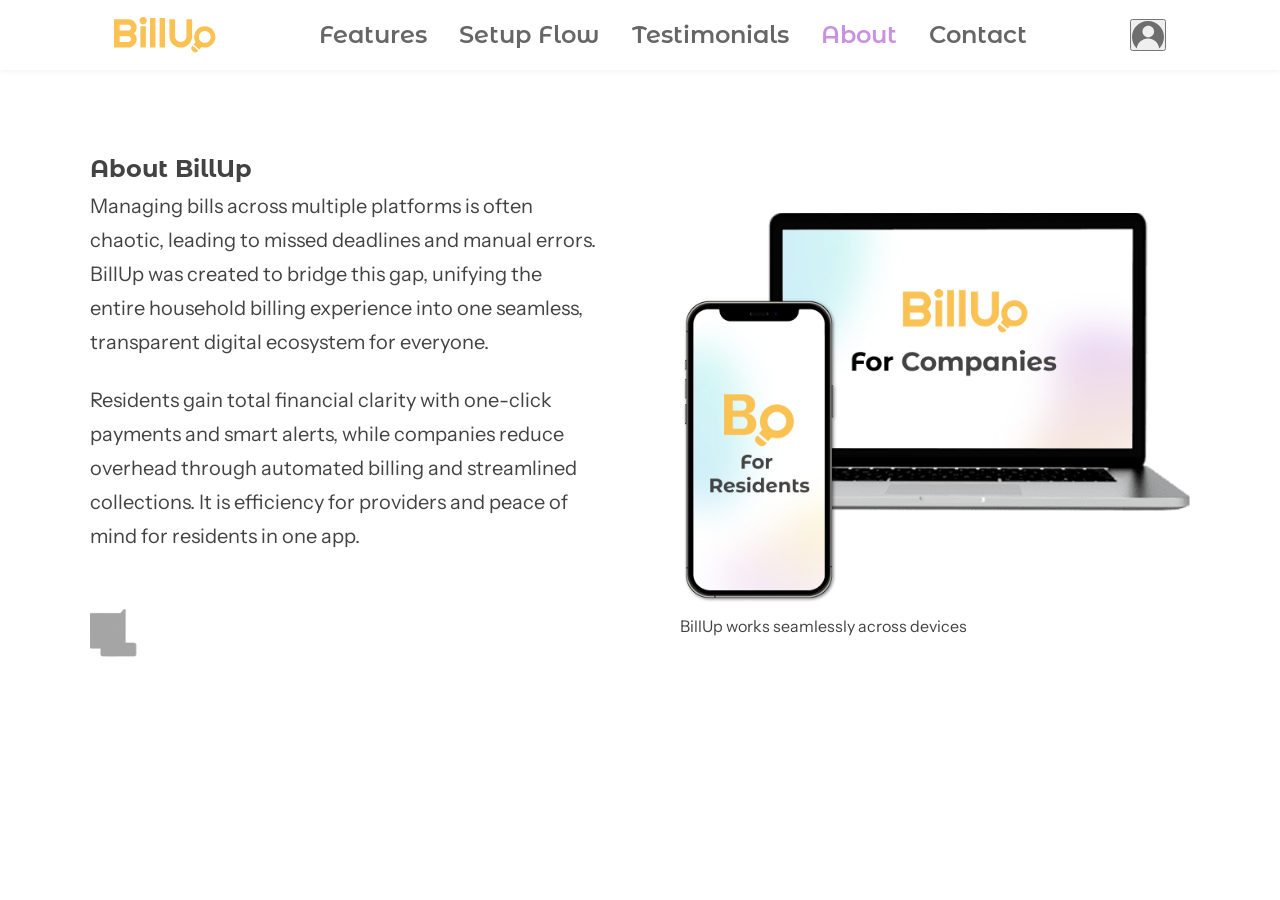
==== commit 131727b3: "fix: resolve W3C HTML5 validation errors and warnings" ====
--- a/about.html
+++ b/about.html
@@ -32,9 +32,9 @@
       </ul>
 
       <div class="nav-right">
-        <div class="nav-icon">
-          <img src="assets/icons/avatar.svg" alt="User account" />
-        </div>
+        <button class="nav-icon" aria-label="User account">
+          <img src="assets/icons/avatar.svg" alt="" />
+        </button>
         <button class="burger" id="burgerBtn" aria-label="Open menu" aria-expanded="false">
           <span></span>
           <span></span>
@@ -56,10 +56,10 @@
 
   <main>
     <section class="about-section">
+      <h1>About BillUp</h1>
       <div class="about-inner">
 
         <article class="about-text">
-          <h1>About Project</h1>
           <p>
             Managing bills across multiple platforms is often chaotic, leading to missed deadlines
             and manual errors. BillUp was created to bridge this gap, unifying the entire
@@ -72,17 +72,18 @@
             It is efficiency for providers and peace of mind for residents in one app.
           </p>
 
-          <a href="index.html" class="btn-back" aria-label="Go back">
-            <img src="assets/icons/top_arrow.svg" alt="Go back" />
+          <a href="index.html" class="btn-back" aria-label="Go back to homepage">
+            <img src="assets/images/about_img.png" alt="" />
           </a>
         </article>
 
         <figure class="about-image">
-          <img src="assets/images/about_img.png" alt="BillUp displayed on phone and laptop screens" />
+          <img src="assets/images/about_img.png" alt="BillUp application displayed on phone and laptop screens" />
+          <figcaption>BillUp works seamlessly across devices</figcaption>
         </figure>
 
-        <a href="index.html" class="btn-back btn-back-mobile" aria-label="Go back">
-          <img src="assets/icons/top_arrow.svg" alt="Go back" />
+        <a href="index.html" class="btn-back btn-back-mobile" aria-label="Go back to homepage">
+          <img src="assets/icons/top_arrow.svg" alt="Back arrow" />
         </a>
 
       </div>
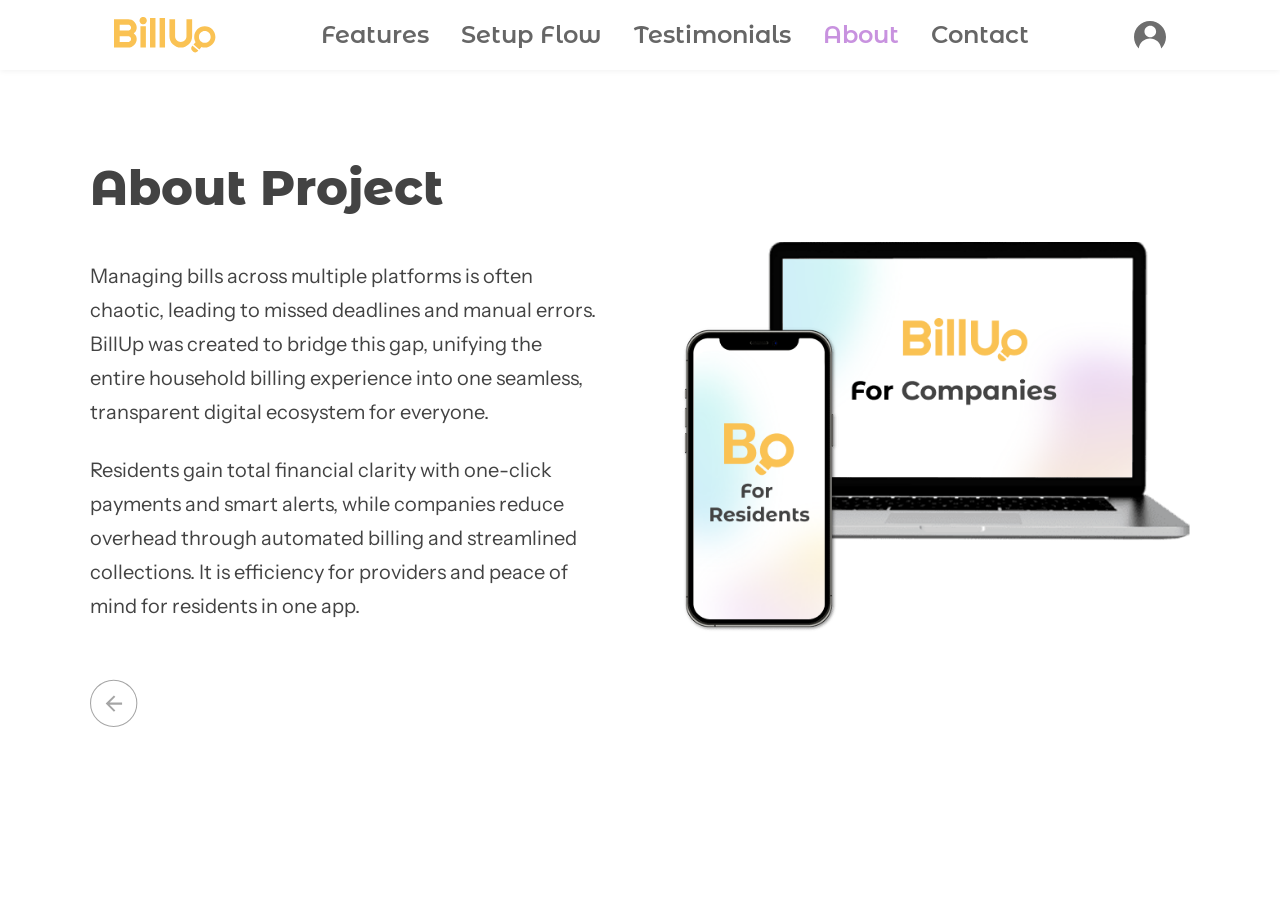
==== commit 1f28b2c5: "Refactor about.html layout and content" ====
--- a/about.html
+++ b/about.html
@@ -32,9 +32,9 @@
       </ul>
 
       <div class="nav-right">
-        <button class="nav-icon" aria-label="User account">
-          <img src="assets/icons/avatar.svg" alt="" />
-        </button>
+        <div class="nav-icon">
+          <img src="assets/icons/avatar.svg" alt="User account" />
+        </div>
         <button class="burger" id="burgerBtn" aria-label="Open menu" aria-expanded="false">
           <span></span>
           <span></span>
@@ -56,10 +56,10 @@
 
   <main>
     <section class="about-section">
-      <h1>About BillUp</h1>
       <div class="about-inner">
 
         <article class="about-text">
+          <h1>About Project</h1>
           <p>
             Managing bills across multiple platforms is often chaotic, leading to missed deadlines
             and manual errors. BillUp was created to bridge this gap, unifying the entire
@@ -72,18 +72,17 @@
             It is efficiency for providers and peace of mind for residents in one app.
           </p>
 
-          <a href="index.html" class="btn-back" aria-label="Go back to homepage">
-            <img src="assets/images/about_img.png" alt="" />
+          <a href="index.html" class="btn-back" aria-label="Go back">
+            <img src="assets/icons/top_arrow.svg" alt="Go back" />
           </a>
         </article>
 
         <figure class="about-image">
-          <img src="assets/images/about_img.png" alt="BillUp application displayed on phone and laptop screens" />
-          <figcaption>BillUp works seamlessly across devices</figcaption>
+          <img src="assets/images/about_img.png" alt="BillUp displayed on phone and laptop screens" />
         </figure>
 
-        <a href="index.html" class="btn-back btn-back-mobile" aria-label="Go back to homepage">
-          <img src="assets/icons/top_arrow.svg" alt="Back arrow" />
+        <a href="index.html" class="btn-back btn-back-mobile" aria-label="Go back">
+          <img src="assets/icons/top_arrow.svg" alt="Go back" />
         </a>
 
       </div>
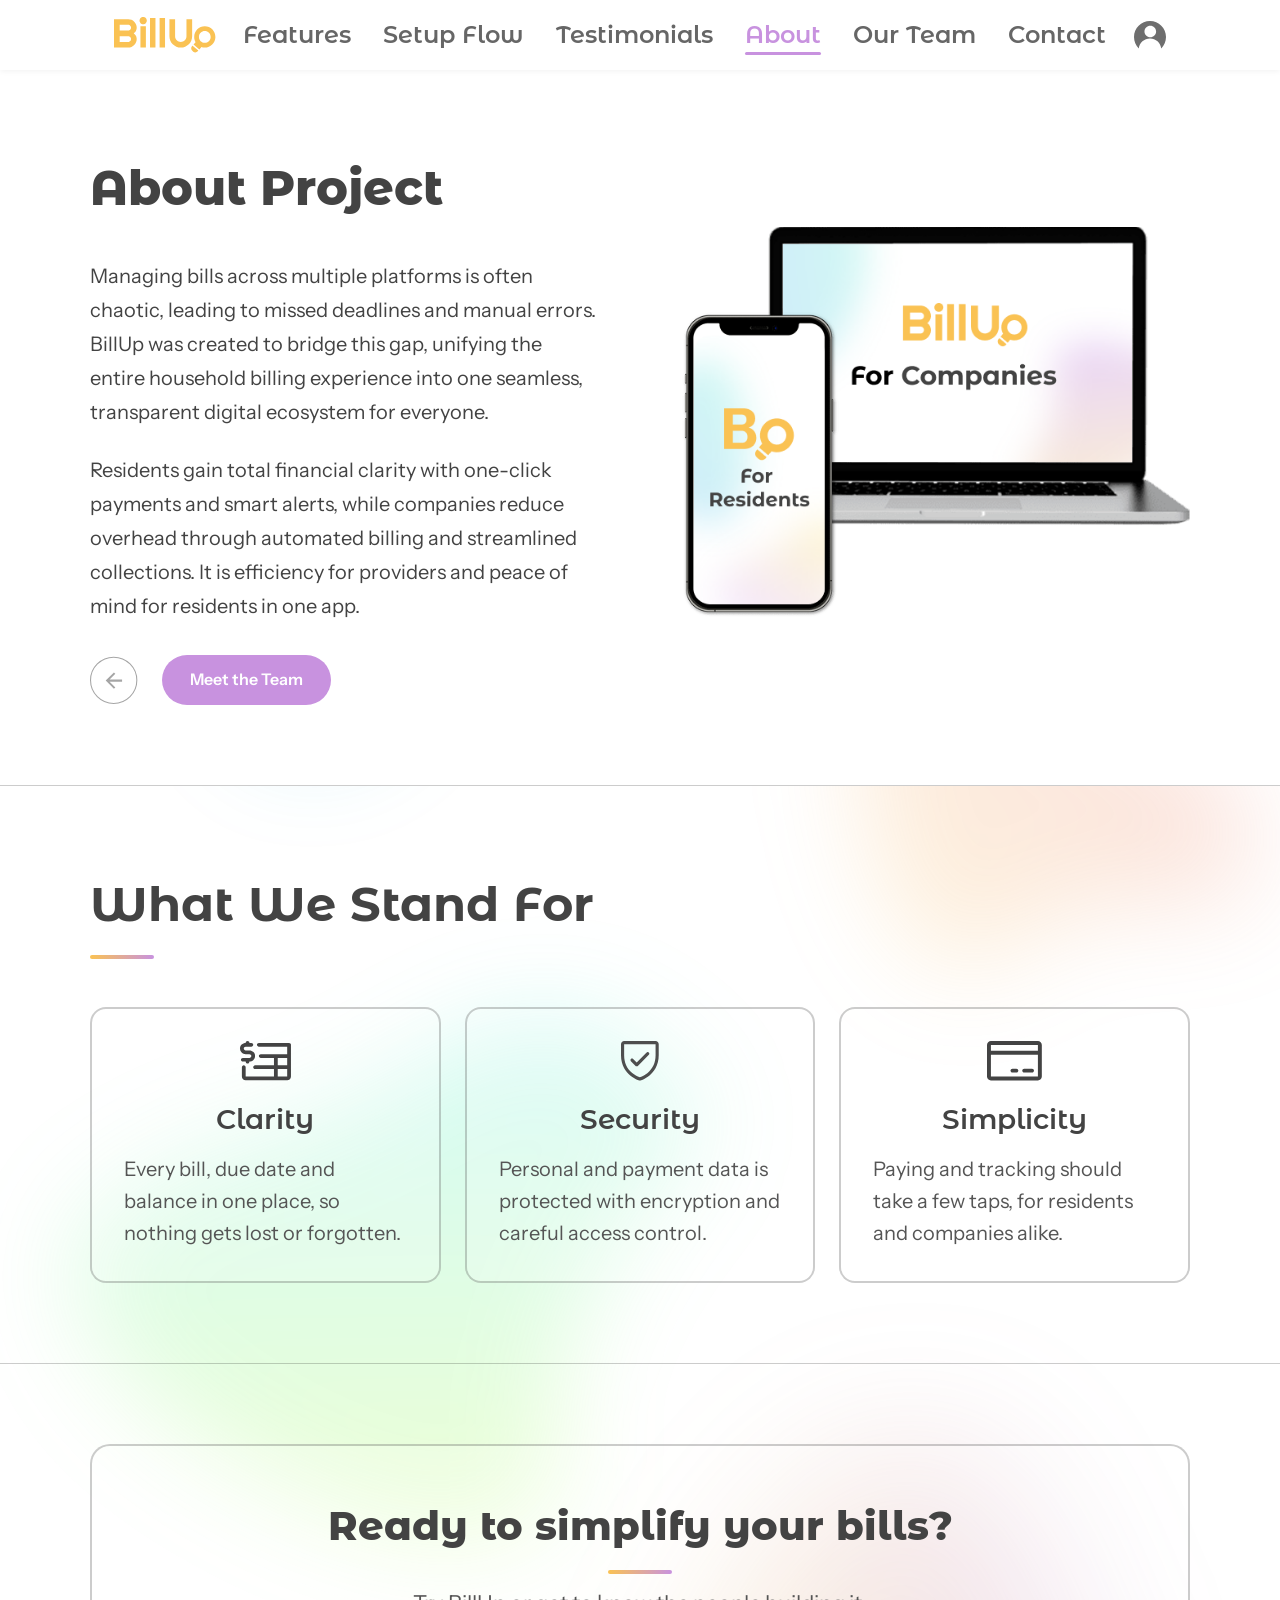
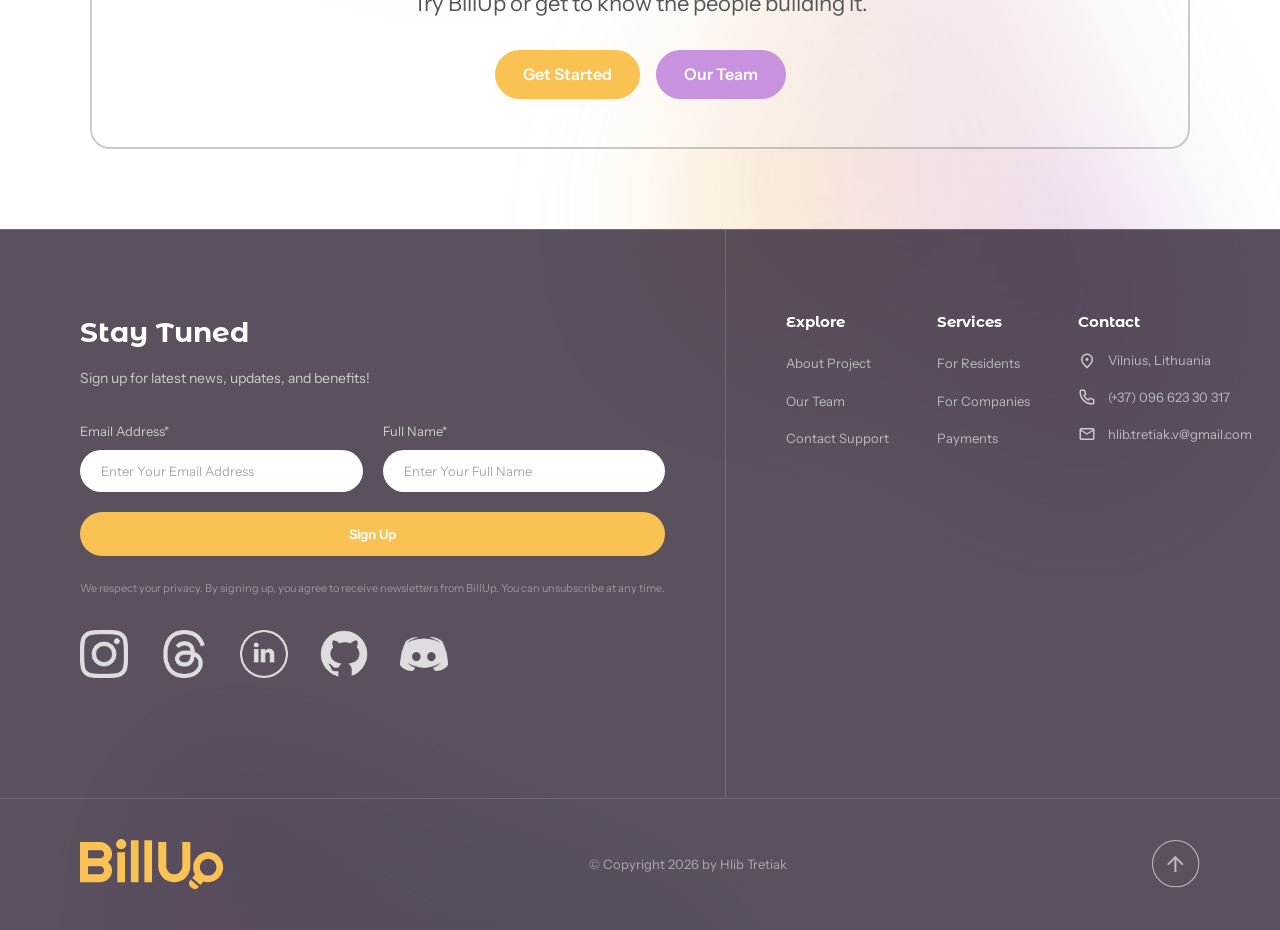
==== commit 5350f9cc: "Refactor code structure for improved readability and maintainability, add bootstrap" ====
--- a/about.html
+++ b/about.html
@@ -3,6 +3,7 @@
 <head>
   <meta charset="UTF-8" />
   <meta name="viewport" content="width=device-width, initial-scale=1.0" />
+  <meta name="description" content="Learn why BillUp was created and what the team stands for: clarity, security and simplicity in household billing." />
   <title>BillUp – About</title>
 
   <link rel="preconnect" href="https://fonts.googleapis.com" />
@@ -20,7 +21,7 @@
   <header>
     <nav class="navbar" aria-label="Main navigation">
       <div class="logo">
-        <a href="index.html"><img src="assets/icons/logo.svg" alt="BillUp Logo" /></a>
+        <a href="index.html" aria-label="BillUp home page"><img src="assets/icons/logo.svg" alt="BillUp Logo" /></a>
       </div>
 
       <ul class="nav-links">
@@ -28,14 +29,15 @@
         <li><a href="index.html#how-it-works">Setup Flow</a></li>
         <li><a href="index.html#testimonials">Testimonials</a></li>
         <li><a href="about.html" class="active">About</a></li>
+        <li><a href="team.html">Our Team</a></li>
         <li><a href="index.html#contact">Contact</a></li>
       </ul>
 
       <div class="nav-right">
         <div class="nav-icon">
-          <img src="assets/icons/avatar.svg" alt="User account" />
-        </div>
-        <button class="burger" id="burgerBtn" aria-label="Open menu" aria-expanded="false">
+          <img src="assets/icons/avatar.svg" alt="User account profile" />
+        </div>
+        <button type="button" class="burger" id="burgerBtn" aria-label="Open navigation menu" aria-expanded="false">
           <span></span>
           <span></span>
           <span></span>
@@ -49,7 +51,8 @@
       <li><a href="index.html#features">Features</a></li>
       <li><a href="index.html#how-it-works">Setup Flow</a></li>
       <li><a href="index.html#testimonials">Testimonials</a></li>
-      <li><a href="about.html">About</a></li>
+      <li><a href="about.html">About Project</a></li>
+      <li><a href="team.html">Our Team</a></li>
       <li><a href="index.html#contact">Contact</a></li>
     </ul>
   </nav>
@@ -72,9 +75,12 @@
             It is efficiency for providers and peace of mind for residents in one app.
           </p>
 
-          <a href="index.html" class="btn-back" aria-label="Go back">
-            <img src="assets/icons/top_arrow.svg" alt="Go back" />
-          </a>
+          <div class="about-actions">
+            <a href="index.html" class="btn-back" aria-label="Go back">
+              <img src="assets/icons/top_arrow.svg" alt="Go back" />
+            </a>
+            <a href="team.html" class="btn-secondary">Meet the Team</a>
+          </div>
         </article>
 
         <figure class="about-image">
@@ -87,8 +93,135 @@
 
       </div>
     </section>
+
+    <section id="values" class="values">
+      <h2>What We Stand For</h2>
+
+      <div class="values-grid">
+        <article class="value-card">
+          <img src="assets/icons/billing_hub.svg" alt="" />
+          <h3>Clarity</h3>
+          <p>Every bill, due date and balance in one place, so nothing gets lost or forgotten.</p>
+        </article>
+
+        <article class="value-card">
+          <img src="assets/icons/security.svg" alt="" />
+          <h3>Security</h3>
+          <p>Personal and payment data is protected with encryption and careful access control.</p>
+        </article>
+
+        <article class="value-card">
+          <img src="assets/icons/payments.svg" alt="" />
+          <h3>Simplicity</h3>
+          <p>Paying and tracking should take a few taps, for residents and companies alike.</p>
+        </article>
+      </div>
+    </section>
+
+    <section id="join" class="about-cta">
+      <div class="about-cta-box">
+        <h2>Ready to simplify your bills?</h2>
+        <p>Try BillUp or get to know the people building it.</p>
+        <div class="about-cta-buttons">
+          <a href="https://github.com/swapp3d/BillUp-v2-be" target="_blank" rel="noreferrer" class="btn-primary">Get Started</a>
+          <a href="team.html" class="btn-secondary">Our Team</a>
+        </div>
+      </div>
+    </section>
   </main>
 
+  <footer id="contact" class="footer">
+    <div class="footer-inner">
+      <div class="footer-main">
+
+        <div class="footer-left">
+          <h3>Stay Tuned</h3>
+          <p class="footer-sub">Sign up for latest news, updates, and benefits!</p>
+
+          <form class="newsletter-form" id="newsletterForm" novalidate>
+            <div class="form-row">
+              <div class="form-group">
+                <label for="email">Email Address*</label>
+                <input type="email" id="email" name="email" placeholder="Enter Your Email Address" autocomplete="email" maxlength="100" aria-describedby="email-error" required />
+                <p class="field-error" id="email-error" aria-live="polite"></p>
+              </div>
+              <div class="form-group">
+                <label for="fullname">Full Name*</label>
+                <input type="text" id="fullname" name="fullname" placeholder="Enter Your Full Name" autocomplete="name" maxlength="60" aria-describedby="fullname-error" required />
+                <p class="field-error" id="fullname-error" aria-live="polite"></p>
+              </div>
+            </div>
+            <button type="submit" class="btn-primary btn-full">Sign Up</button>
+          </form>
+
+          <p class="footer-disclaimer">
+            We respect your privacy. By signing up, you agree to receive newsletters from BillUp.
+            You can unsubscribe at any time.
+          </p>
+
+          <div class="social-icons">
+            <a href="https://www.instagram.com/hlib.tr_?igsh=MTJ0b245Ym1odm9hbQ==" target="_blank" rel="noreferrer" aria-label="Visit Instagram page"><img src="assets/icons/instagram.png" alt="Instagram Icon" /></a>
+            <a href="https://www.threads.com/@hlib.tr_" target="_blank" rel="noreferrer" aria-label="Visit Threads profile"><img src="assets/icons/threads.png" alt="Threads Icon" /></a>
+            <a href="https://www.linkedin.com/in/hlib-tretiak-473088348/" target="_blank" rel="noreferrer" aria-label="Visit LinkedIn profile"><img src="assets/icons/linkedin.png" alt="LinkedIn Icon" /></a>
+            <a href="https://github.com/swapp3d" target="_blank" rel="noreferrer" aria-label="Visit project GitHub repository"><img src="assets/icons/github.png" alt="GitHub Icon" /></a>
+            <a href="https://discord.com/users/764077246163845120" target="_blank" rel="noreferrer" aria-label="View Discord profile"><img src="assets/icons/discord.png" alt="Discord Icon" /></a>
+          </div>
+        </div>
+
+        <div class="footer-divider"></div>
+
+        <div class="footer-right">
+          <div class="footer-col">
+            <h4>Explore</h4>
+            <ul>
+              <li><a href="about.html">About Project</a></li>
+              <li><a href="team.html">Our Team</a></li>
+              <li><a href="#contact">Contact Support</a></li>
+            </ul>
+          </div>
+
+          <div class="footer-col">
+            <h4>Services</h4>
+            <ul>
+              <li><a href="index.html#cta">For Residents</a></li>
+              <li><a href="index.html#cta">For Companies</a></li>
+              <li><a href="index.html#features">Payments</a></li>
+            </ul>
+          </div>
+
+          <div class="footer-col">
+            <h4>Contact</h4>
+            <div class="contact-row">
+              <img src="assets/icons/location.svg" alt="Location Icon" />
+              <span>Vilnius, Lithuania</span>
+            </div>
+            <div class="contact-row">
+              <img src="assets/icons/phone.svg" alt="Phone Icon" />
+              <span>(+37) 096 623 30 317</span>
+            </div>
+            <div class="contact-row">
+              <img src="assets/icons/mail.svg" alt="Email Icon" />
+              <span>hlib.tretiak.v@gmail.com</span>
+            </div>
+          </div>
+        </div>
+      </div>
+    </div>
+
+    <hr class="footer-hr" />
+
+    <div class="footer-bottom">
+      <div class="footer-logo">
+        <img src="assets/icons/logo.svg" alt="BillUp Logo" />
+      </div>
+      <p class="copyright">© Copyright 2026 by Hlib Tretiak</p>
+      <a href="#" class="back-to-top" aria-label="Scroll back to top">
+        <img src="assets/icons/top_arrow.svg" alt="Back to top arrow icon" />
+      </a>
+    </div>
+  </footer>
+
   <script src="js/burger.js"></script>
+  <script src="js/form-validation.js"></script>
 </body>
 </html>
--- a/css/style.css
+++ b/css/style.css
@@ -19,6 +19,11 @@
   --font-body: 'Instrument Sans', sans-serif;
 
   --max-width: 1100px;
+  --hover-scale: 1.05;
+
+  /* align Bootstrap's text colour with the site palette */
+  --bs-body-color: #434343;
+  --bs-body-color-rgb: 67, 67, 67;
 }
 
 html {
@@ -71,6 +76,31 @@
 
 ul {
   list-style: none;
+}
+
+/* === BOOTSTRAP COMPATIBILITY ===
+   Bootstrap's reboot adds default margins/weights; restore the original look of the site */
+h1, h2, h3, h4, h5, h6 {
+  margin: 0;
+  font-weight: 700;
+  line-height: inherit;
+}
+
+p, ul, ol, figure {
+  margin: 0;
+  padding: 0;
+}
+
+.navbar {
+  flex-wrap: nowrap;
+}
+
+.footer-hr {
+  opacity: 1;
+}
+
+main .container {
+  max-width: var(--max-width);
 }
 
 section {
@@ -97,7 +127,7 @@
   background-color: var(--color-primary-light);
   box-shadow: 0 0 5px rgb(255, 255, 255) inset;
   color: var(--color-dark);
-  transform: scale(1.05);
+  transform: scale(var(--hover-scale));
 }
 
 .btn-secondary {
@@ -118,7 +148,7 @@
   background-color: var(--color-secondary-light);
   box-shadow: 0 0 5px rgb(255, 255, 255) inset;
   color: var(--color-dark);
-  transform: scale(1.05);
+  transform: scale(var(--hover-scale));
 }
 
 .btn-full {
@@ -211,13 +241,16 @@
   height: calc(100vh - 70px);
   background: rgba(49, 37, 54, 0.925);
   transform: translateX(100%);
-  transition: transform 0.35s ease;
+  visibility: hidden;
+  transition: transform 0.35s ease, visibility 0s linear 0.35s;
   z-index: 99;
   padding: 48px 32px;
 }
 
 .nav-overlay.open {
   transform: translateX(0);
+  visibility: visible;
+  transition: transform 0.35s ease;
 }
 
 .overlay-links {
@@ -368,7 +401,7 @@
 .feature-card:hover {
   border-color: var(--color-primary);
   box-shadow: 0 0 10px var(--color-primary-light) inset;
-  transform: scale(1.05);
+  transform: scale(var(--hover-scale));
   z-index: 10;
 }
 
@@ -476,7 +509,7 @@
 .testimonial-card:hover {
   border-color: var(--color-secondary);
   box-shadow: 0 0 10px var(--color-secondary-light) inset;
-  transform: scale(1.05);
+  transform: scale(var(--hover-scale));
   z-index: 10;
 }
 
@@ -603,11 +636,9 @@
   display: none;
 }
 
-.about-section {
-  min-height: calc(100vh - 70px);
+  .about-section {
   background: white;
   padding: 80px max(24px, calc((100% - var(--max-width)) / 2));
-  border-bottom: none;
 }
 
 .about-inner {
@@ -849,6 +880,320 @@
   opacity: 1;
 }
 
+/* === FORM VALIDATION === */
+.form-group input:focus {
+  outline: none;
+  box-shadow: 0 0 0 3px rgba(200, 146, 223, 0.55);
+}
+
+.form-group input.is-invalid {
+  border-color: #ff4d4f;
+  background: #fff1f1;
+  box-shadow: 0 0 0 3px rgba(255, 77, 79, 0.65);
+}
+
+.form-group input.is-valid {
+  border-color: #3ecf8e;
+  box-shadow: 0 0 0 3px rgba(62, 207, 142, 0.3);
+}
+
+.field-error {
+  margin-top: 8px;
+  padding-left: 16px;
+  font-size: 12px;
+  font-weight: 600;
+  color: #ffc4c4;
+}
+
+.field-error:empty {
+  display: none;
+}
+
+.form-group.shake {
+  animation: shake 0.45s ease;
+}
+
+@keyframes shake {
+  0%, 100% { transform: translateX(0); }
+  20%, 60% { transform: translateX(-6px); }
+  40%, 80% { transform: translateX(6px); }
+}
+
+.newsletter-form button:disabled {
+  opacity: 0.7;
+  cursor: wait;
+}
+
+/* === SHARED BOOTSTRAP COMPONENT THEME === */
+.team-badge {
+  background-color: var(--color-secondary);
+  color: var(--color-white);
+  font-family: var(--font-body);
+  font-weight: 600;
+  font-size: 14px;
+  padding: 6px 14px;
+}
+
+.breadcrumb {
+  --bs-breadcrumb-padding-x: 0;
+  --bs-breadcrumb-padding-y: 0;
+  --bs-breadcrumb-margin-bottom: 24px;
+  --bs-breadcrumb-divider-color: var(--color-text);
+  --bs-breadcrumb-item-active-color: var(--color-text);
+  font-size: 16px;
+}
+
+.breadcrumb-item a {
+  color: var(--color-secondary);
+  font-weight: 600;
+}
+
+.breadcrumb-item a:hover {
+  color: var(--color-dark);
+}
+
+/* === OUR TEAM PAGE === */
+.team-facts {
+  flex: 1;
+  width: 100%;
+}
+
+.team-facts-card {
+  --bs-card-bg: rgba(255, 255, 255, 0.6);
+  --bs-card-border-color: rgba(0, 0, 0, 0.2);
+  --bs-card-border-radius: 20px;
+  --bs-card-inner-border-radius: 18px;
+  --bs-card-cap-bg: var(--color-footer-bg);
+  --bs-list-group-bg: transparent;
+  --bs-list-group-border-color: rgba(0, 0, 0, 0.12);
+  border-width: 2px;
+  overflow: hidden;
+}
+
+.team-facts-card .card-header {
+  font-family: var(--font-heading);
+  font-size: 24px;
+  font-weight: 600;
+  color: var(--color-white);
+  padding: 18px 28px;
+}
+
+.team-facts-card .list-group-item {
+  font-size: 20px;
+  padding: 18px 28px;
+}
+
+.team-section {
+  padding: 80px 24px;
+}
+
+.team-section h2 {
+  font-size: 48px;
+  font-weight: 700;
+  margin-bottom: 16px;
+}
+
+.section-lead {
+  font-size: 20px;
+  color: var(--color-text);
+  margin-bottom: 40px;
+}
+
+.team-carousel {
+  max-width: 1180px;
+  margin: 0 auto;
+  outline: none;
+}
+
+/* room for the hover scale so cards are never cut; the sides fade out instead */
+.team-carousel .carousel-inner {
+  padding: 28px 12px 20px;
+}
+
+.team-card {
+  --bs-card-bg: rgba(255, 255, 255, 0.6);
+  border: 2px solid rgba(0, 0, 0, 0.2);
+  border-radius: 16px;
+  overflow: hidden;
+  transform: scale(1);
+  box-shadow: 0 0 0 rgba(0, 0, 0, 0);
+  transition: transform 0.3s ease, border-color 0.3s ease, box-shadow 0.6s ease;
+}
+
+.team-card:hover {
+  border-color: var(--color-secondary);
+  box-shadow: 0 0 10px var(--color-secondary-light) inset;
+  transform: scale(var(--hover-scale));
+  z-index: 10;
+}
+
+/* placeholder shown until a real photo exists in assets/images/team */
+.team-photo {
+  aspect-ratio: 4 / 3;
+  background: #ebc3fc url("../assets/images/team/placeholder.svg") center / cover no-repeat;
+}
+
+.team-photo img {
+  width: 100%;
+  height: 100%;
+  object-fit: cover;
+}
+
+.team-card .card-body {
+  padding: 24px;
+}
+
+.team-card .team-badge {
+  white-space: normal;
+}
+
+.team-card .card-title {
+  font-size: 24px;
+  font-weight: 600;
+  margin-bottom: 12px;
+}
+
+.team-card .card-text {
+  font-size: 18px;
+  color: var(--color-text);
+}
+
+.team-carousel .carousel-indicators {
+  position: static;
+  margin: 8px 0 0;
+}
+
+.team-carousel .carousel-indicators [data-bs-target] {
+  width: 10px;
+  height: 10px;
+  margin: 0 5px;
+  border-radius: 50%;
+  background-color: var(--color-secondary);
+}
+
+@media (min-width: 768px) {
+  .team-carousel .carousel-inner {
+    padding: 28px 40px 20px;
+    -webkit-mask-image: linear-gradient(90deg, transparent 0, #000 7%, #000 93%, transparent 100%);
+    mask-image: linear-gradient(90deg, transparent 0, #000 7%, #000 93%, transparent 100%);
+  }
+}
+
+.billup-accordion {
+  --bs-accordion-bg: rgba(255, 255, 255, 0.6);
+  --bs-accordion-border-color: rgba(0, 0, 0, 0.2);
+  --bs-accordion-border-width: 2px;
+  --bs-accordion-border-radius: 16px;
+  --bs-accordion-inner-border-radius: 14px;
+  --bs-accordion-color: var(--color-text);
+  --bs-accordion-btn-color: var(--color-dark);
+  --bs-accordion-active-color: var(--color-dark);
+  --bs-accordion-active-bg: rgba(200, 146, 223, 0.18);
+  --bs-accordion-btn-focus-border-color: var(--color-secondary);
+  --bs-accordion-btn-focus-box-shadow: 0 0 0 0.2rem rgba(200, 146, 223, 0.4);
+  --bs-accordion-btn-active-icon: url("data:image/svg+xml,%3csvg xmlns='http://www.w3.org/2000/svg' viewBox='0 0 16 16' fill='%23434343'%3e%3cpath fill-rule='evenodd' d='M1.646 4.646a.5.5 0 0 1 .708 0L8 10.293l5.646-5.647a.5.5 0 0 1 .708.708l-6 6a.5.5 0 0 1-.708 0l-6-6a.5.5 0 0 1 0-.708z'/%3e%3c/svg%3e");
+}
+
+.billup-accordion .accordion-item + .accordion-item {
+  margin-top: 16px;
+}
+
+.billup-accordion .accordion-item {
+  border-width: 2px;
+  border-radius: 16px;
+  overflow: hidden;
+}
+
+.billup-accordion .accordion-button {
+  font-family: var(--font-heading);
+  font-size: 22px;
+  font-weight: 600;
+  padding: 20px 28px;
+}
+
+.billup-accordion .accordion-body {
+  font-size: 20px;
+  padding: 20px 28px 28px;
+}
+
+/* === SUBSCRIBED PAGE === */
+.subscribed-section {
+  min-height: calc(100vh - 160px);
+  padding: 80px 24px;
+  display: flex;
+  align-items: center;
+  border-bottom: none;
+}
+
+.subscribed-section .container {
+  padding: 0;
+}
+
+.subscribed-card {
+  --bs-card-bg: rgba(255, 255, 255, 0.75);
+  --bs-list-group-bg: transparent;
+  --bs-list-group-border-color: rgba(0, 0, 0, 0.12);
+  border: 2px solid rgba(0, 0, 0, 0.2);
+  border-radius: 20px;
+}
+
+.subscribed-card h1 {
+  font-size: 48px;
+  font-weight: 800;
+}
+
+.subscribed-card .lead {
+  font-size: 22px;
+  color: var(--color-text);
+}
+
+.subscribed-card .alert {
+  --bs-alert-bg: rgba(250, 194, 83, 0.18);
+  --bs-alert-border-color: var(--color-primary);
+  --bs-alert-color: var(--color-dark);
+  border-radius: 16px;
+  word-break: break-word;
+}
+
+.subscribed-card .list-group {
+  --bs-list-group-border-radius: 16px;
+}
+
+.subscribed-card .list-group-item {
+  font-size: 18px;
+  padding: 14px 20px;
+}
+
+.subscribed-card .progress {
+  --bs-progress-height: 14px;
+  --bs-progress-bg: rgba(0, 0, 0, 0.1);
+  --bs-progress-border-radius: 30px;
+  --bs-progress-bar-bg: var(--color-primary);
+}
+
+.subscribed-card .progress-bar {
+  transition: width 0.1s linear;
+}
+
+.subscribed-card.animate-in {
+  opacity: 0;
+  transform: translateY(24px);
+  transition: opacity 0.6s ease, transform 0.6s ease;
+}
+
+.subscribed-card.animate-in.is-visible {
+  opacity: 1;
+  transform: translateY(0);
+}
+
+@media (prefers-reduced-motion: reduce) {
+  .form-group.shake,
+  .subscribed-card.animate-in {
+    animation: none;
+    transition: none;
+  }
+}
+
 @media (max-width: 768px) {
   .nav-links {
     display: none;
@@ -1046,3 +1391,362 @@
     text-align: center;
   }
 }
+
+/* === RESPONSIVE: NEW PAGES === */
+@media (max-width: 768px) {
+  .team-section {
+    padding: 60px 20px;
+  }
+
+  .team-section h2 {
+    font-size: 32px;
+  }
+
+  .section-lead {
+    font-size: 18px;
+    margin-bottom: 32px;
+  }
+
+  .team-card .card-title {
+    font-size: 22px;
+  }
+
+  .team-card .card-text {
+    font-size: 16px;
+  }
+
+  .team-facts-card .card-header {
+    font-size: 20px;
+    padding: 14px 20px;
+  }
+
+  .team-facts-card .list-group-item {
+    font-size: 17px;
+    padding: 14px 20px;
+  }
+
+  .billup-accordion .accordion-button {
+    font-size: 18px;
+    padding: 16px 20px;
+  }
+
+  .billup-accordion .accordion-body {
+    font-size: 17px;
+    padding: 16px 20px 22px;
+  }
+
+  .subscribed-section {
+    padding: 48px 20px;
+  }
+
+  .subscribed-card h1 {
+    font-size: 32px;
+  }
+
+  .subscribed-card .lead {
+    font-size: 18px;
+  }
+
+  .subscribed-card .list-group-item {
+    font-size: 16px;
+  }
+}
+
+@media (max-width: 400px) {
+  .subscribed-card .btn-primary,
+  .subscribed-card .btn-secondary {
+    width: 100%;
+    text-align: center;
+  }
+}
+
+/* === CONSISTENCY ACROSS PAGES === */
+/* shared accent under every section heading */
+section h2::after {
+  content: "";
+  display: block;
+  width: 64px;
+  height: 4px;
+  margin-top: 12px;
+  border-radius: 4px;
+  background: linear-gradient(90deg, var(--color-primary), var(--color-secondary));
+}
+
+a:focus-visible,
+button:focus-visible,
+.carousel:focus-visible {
+  outline: 3px solid var(--color-secondary);
+  outline-offset: 3px;
+  border-radius: 8px;
+}
+
+.nav-links a {
+  position: relative;
+}
+
+.nav-links a::after {
+  content: "";
+  position: absolute;
+  left: 0;
+  right: 0;
+  bottom: -6px;
+  height: 3px;
+  border-radius: 3px;
+  background: var(--color-secondary);
+  transform: scaleX(0);
+  transition: transform 0.3s ease;
+}
+
+.nav-links a:hover::after,
+.nav-links a.active::after {
+  transform: scaleX(1);
+}
+
+.step-video {
+  box-shadow: 0 8px 24px rgba(0, 0, 0, 0.12);
+}
+
+.testimonial-card .avatar,
+.testimonial-card .company-logo {
+  border: 2px solid var(--color-secondary-light);
+  padding: 3px;
+}
+
+.cta-col {
+  transform: scale(1);
+  box-shadow: 0 0 0 rgba(0, 0, 0, 0);
+  transition: transform 0.3s ease, border-color 0.3s ease, box-shadow 0.6s ease;
+}
+
+.cta-col:hover {
+  border-color: var(--color-secondary);
+  box-shadow: 0 0 10px var(--color-secondary-light) inset;
+  transform: scale(var(--hover-scale));
+  z-index: 10;
+}
+
+.plan-table tbody tr {
+  transition: background-color 0.2s ease;
+}
+
+.plan-table tbody tr:hover {
+  background-color: rgba(200, 146, 223, 0.15);
+}
+
+.plan-table td.yes {
+  color: #2fb67c;
+  font-weight: 700;
+}
+
+.plan-table td.no {
+  color: rgba(0, 0, 0, 0.3);
+}
+
+.footer-col a,
+.contact-row span {
+  white-space: nowrap;
+}
+
+/* === ABOUT PAGE === */
+.about-actions {
+  display: flex;
+  align-items: center;
+  gap: 24px;
+  margin-top: 32px;
+}
+
+.about-actions .btn-back {
+  margin-top: 0;
+}
+
+.values {
+  padding: 80px 24px;
+}
+
+.values h2 {
+  font-size: 48px;
+  font-weight: 700;
+  margin-bottom: 48px;
+  max-width: var(--max-width);
+  margin-left: auto;
+  margin-right: auto;
+}
+
+.values-grid {
+  display: grid;
+  grid-template-columns: repeat(3, 1fr);
+  gap: 24px;
+  max-width: var(--max-width);
+  margin: 0 auto;
+}
+
+.value-card {
+  background: rgba(255, 255, 255, 0.2);
+  border: 2px solid rgba(0, 0, 0, 0.2);
+  border-radius: 16px;
+  padding: 32px;
+  display: flex;
+  flex-direction: column;
+  align-items: center;
+  transform: scale(1);
+  box-shadow: 0 0 0 rgba(0, 0, 0, 0);
+  transition: transform 0.3s ease, border-color 0.3s ease, box-shadow 0.6s ease;
+}
+
+.value-card:hover {
+  border-color: var(--color-primary);
+  box-shadow: 0 0 10px var(--color-primary-light) inset;
+  transform: scale(var(--hover-scale));
+  z-index: 10;
+}
+
+.value-card img {
+  height: 40px;
+  margin-bottom: 16px;
+}
+
+.value-card h3 {
+  font-size: 28px;
+  font-weight: 600;
+  margin-bottom: 12px;
+}
+
+.value-card p {
+  font-size: 20px;
+  color: var(--color-text);
+  text-align: left;
+}
+
+.about-cta {
+  padding: 80px 24px;
+  border-bottom: none;
+}
+
+.about-cta-box {
+  max-width: var(--max-width);
+  margin: 0 auto;
+  padding: 48px 40px;
+  text-align: center;
+  background: rgba(255, 255, 255, 0.2);
+  border: 2px solid rgba(0, 0, 0, 0.2);
+  border-radius: 20px;
+}
+
+.about-cta-box h2 {
+  font-size: 40px;
+  font-weight: 800;
+  margin-bottom: 12px;
+}
+
+.about-cta-box h2::after {
+  margin-left: auto;
+  margin-right: auto;
+}
+
+.about-cta-box p {
+  font-size: 22px;
+  color: var(--color-text);
+  margin-bottom: 28px;
+}
+
+.about-cta-buttons {
+  display: flex;
+  gap: 16px;
+  justify-content: center;
+  flex-wrap: wrap;
+}
+
+/* === NAVBAR / FOOTER AT MEDIUM WIDTHS === */
+@media (max-width: 1100px) {
+  .nav-links {
+    gap: 22px;
+  }
+
+  .nav-links a {
+    font-size: 19px;
+  }
+}
+
+@media (max-width: 900px) {
+  .nav-links {
+    display: none;
+  }
+
+  .burger {
+    display: flex;
+  }
+
+  .navbar {
+    padding: 16px 20px;
+  }
+}
+
+@media (max-width: 1024px) {
+  .footer-main {
+    flex-direction: column;
+    gap: 0;
+  }
+
+  .footer-divider {
+    display: none;
+  }
+
+  .footer-left {
+    padding-bottom: 32px;
+  }
+
+  .footer-right {
+    padding-top: 0;
+  }
+}
+
+@media (max-width: 768px) {
+  .values {
+    padding: 60px 20px;
+  }
+
+  .values h2 {
+    font-size: 32px;
+    margin-bottom: 32px;
+  }
+
+  .values-grid {
+    grid-template-columns: 1fr;
+  }
+
+  .value-card h3 {
+    font-size: 24px;
+  }
+
+  .value-card p {
+    font-size: 18px;
+  }
+
+  .about-cta {
+    padding: 48px 20px;
+  }
+
+  .about-cta-box {
+    padding: 36px 24px;
+  }
+
+  .about-cta-box h2 {
+    font-size: 28px;
+  }
+
+  .about-cta-box p {
+    font-size: 18px;
+  }
+
+  .about-actions .btn-back {
+    display: none;
+  }
+
+  .team-carousel .carousel-inner {
+    padding: 16px 8px 12px;
+  }
+
+  .footer-right {
+    flex-direction: column;
+  }
+}
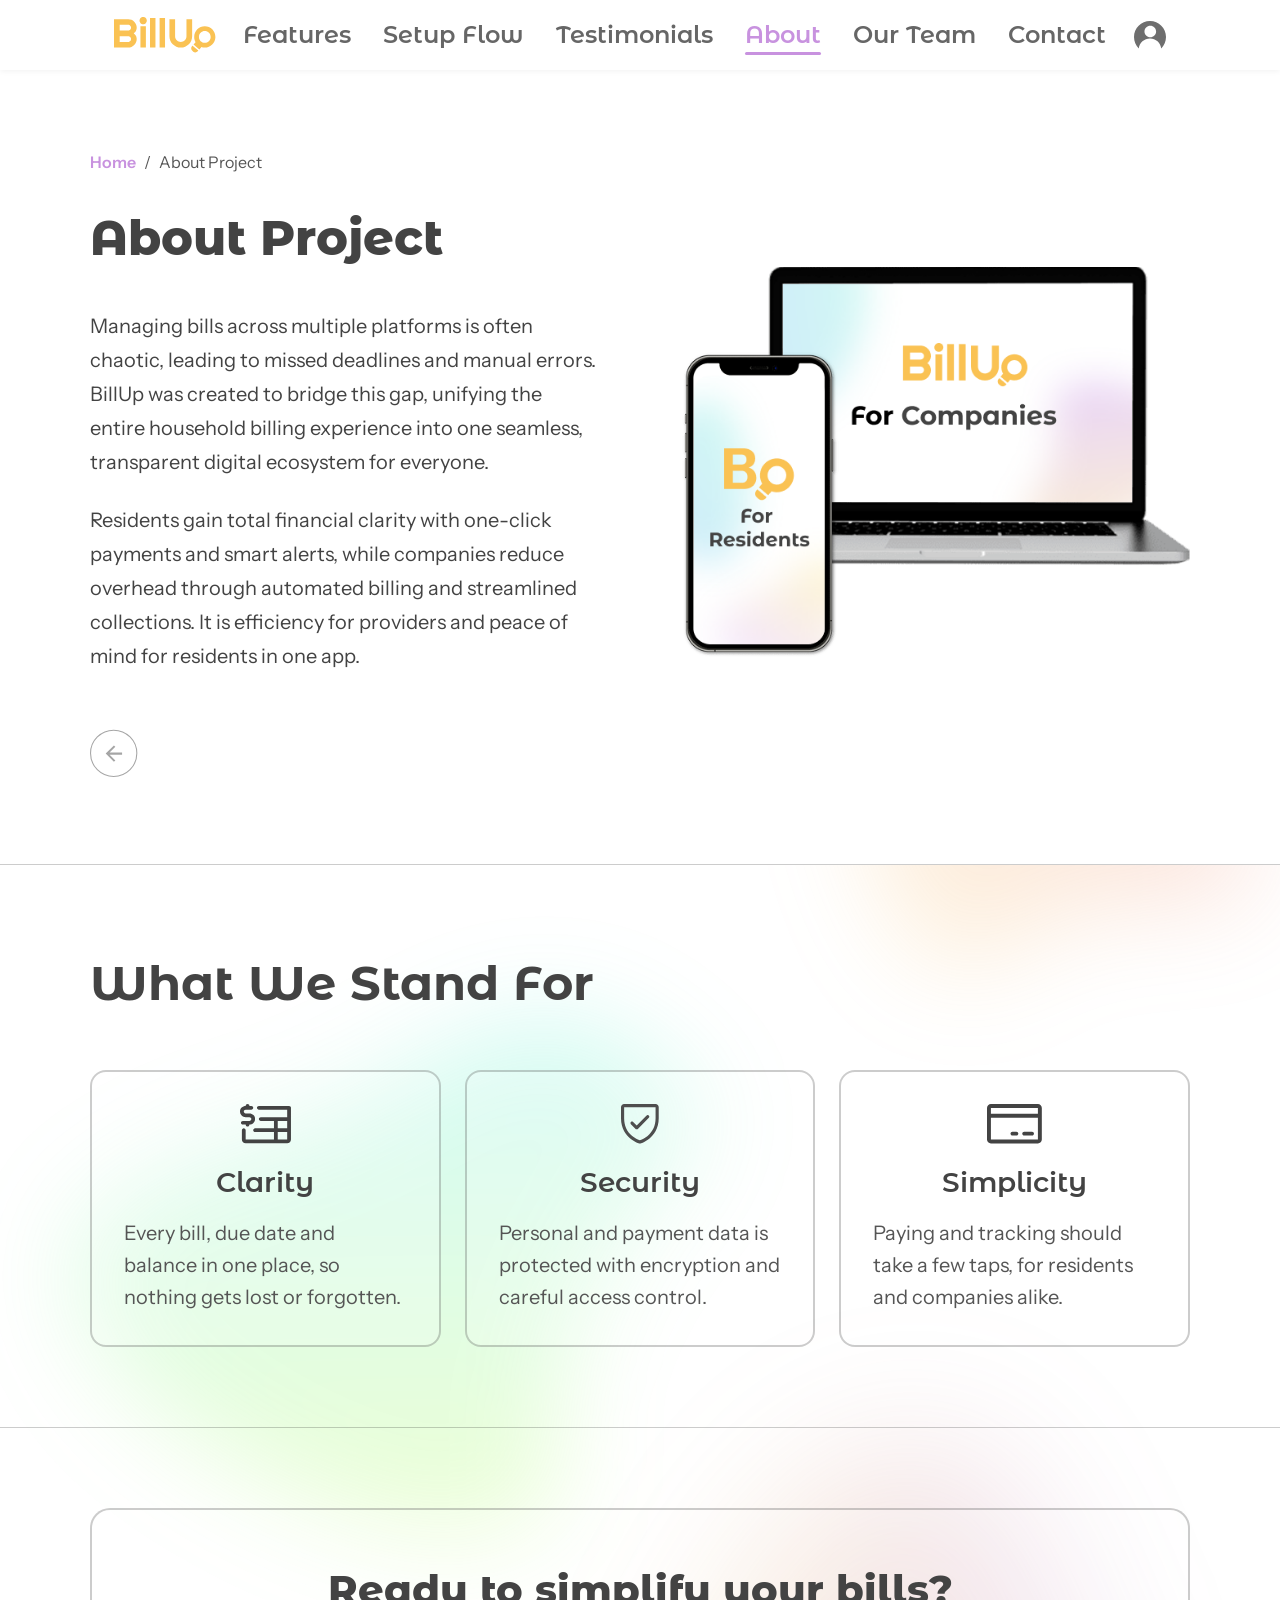
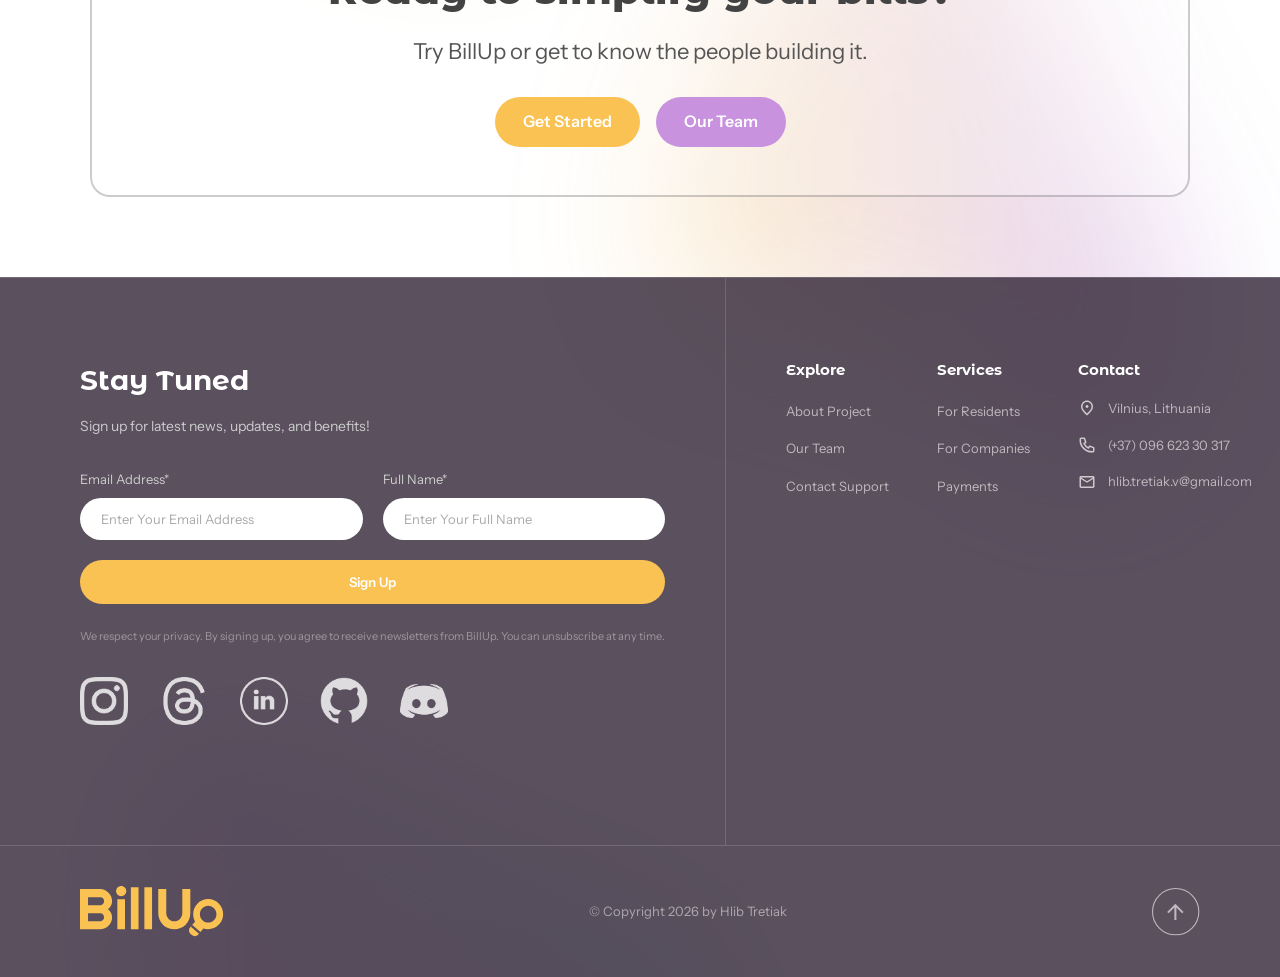
==== commit 48a4f151: "Remove unused team member SVG images and update team carousel functionality for improved responsiven" ====
--- a/about.html
+++ b/about.html
@@ -62,6 +62,12 @@
       <div class="about-inner">
 
         <article class="about-text">
+          <nav aria-label="breadcrumb">
+            <ol class="breadcrumb">
+              <li class="breadcrumb-item"><a href="index.html">Home</a></li>
+              <li class="breadcrumb-item active" aria-current="page">About Project</li>
+            </ol>
+          </nav>
           <h1>About Project</h1>
           <p>
             Managing bills across multiple platforms is often chaotic, leading to missed deadlines
@@ -75,12 +81,9 @@
             It is efficiency for providers and peace of mind for residents in one app.
           </p>
 
-          <div class="about-actions">
-            <a href="index.html" class="btn-back" aria-label="Go back">
-              <img src="assets/icons/top_arrow.svg" alt="Go back" />
-            </a>
-            <a href="team.html" class="btn-secondary">Meet the Team</a>
-          </div>
+          <a href="index.html" class="btn-back" aria-label="Go back">
+            <img src="assets/icons/top_arrow.svg" alt="Go back" />
+          </a>
         </article>
 
         <figure class="about-image">
--- a/css/style.css
+++ b/css/style.css
@@ -491,6 +491,15 @@
   margin: 0 auto 32px;
 }
 
+.testimonial-card .avatar,
+.testimonial-card .company-logo {
+  width: 48px;
+  height: 48px;
+  border-radius: 50%;
+  object-fit: cover;
+  margin-bottom: 12px;
+}
+
 .testimonial-card {
   background: rgba(255, 255, 255, 0.2);
   border: 2px solid rgba(0, 0, 0, 0.2);
@@ -511,15 +520,6 @@
   box-shadow: 0 0 10px var(--color-secondary-light) inset;
   transform: scale(var(--hover-scale));
   z-index: 10;
-}
-
-.testimonial-card .avatar,
-.testimonial-card .company-logo {
-  width: 48px;
-  height: 48px;
-  border-radius: 50%;
-  object-fit: cover;
-  margin-bottom: 12px;
 }
 
 .testimonial-card h4 {
@@ -636,7 +636,7 @@
   display: none;
 }
 
-  .about-section {
+.about-section {
   background: white;
   padding: 80px max(24px, calc((100% - var(--max-width)) / 2));
 }
@@ -935,12 +935,28 @@
 }
 
 .breadcrumb {
-  --bs-breadcrumb-padding-x: 0;
-  --bs-breadcrumb-padding-y: 0;
-  --bs-breadcrumb-margin-bottom: 24px;
-  --bs-breadcrumb-divider-color: var(--color-text);
-  --bs-breadcrumb-item-active-color: var(--color-text);
+  display: flex;
+  flex-wrap: wrap;
+  list-style: none;
+  margin: 0 0 24px;
+  padding: 0;
   font-size: 16px;
+  color: var(--color-text);
+}
+
+.breadcrumb-item + .breadcrumb-item {
+  padding-left: 8px;
+}
+
+.breadcrumb-item + .breadcrumb-item::before {
+  float: none;
+  content: "/";
+  padding-right: 8px;
+  color: var(--color-text);
+}
+
+.breadcrumb-item.active {
+  color: var(--color-text);
 }
 
 .breadcrumb-item a {
@@ -993,6 +1009,10 @@
   margin-bottom: 16px;
 }
 
+#team-members h2 {
+  margin-bottom: 12px;
+}
+
 .section-lead {
   font-size: 20px;
   color: var(--color-text);
@@ -1008,6 +1028,21 @@
 /* room for the hover scale so cards are never cut; the sides fade out instead */
 .team-carousel .carousel-inner {
   padding: 28px 12px 20px;
+}
+
+/* every card has the same size: equal inside a row, and equal across pages via --team-card-height (set in JS) */
+.team-slot {
+  display: flex;
+}
+
+.team-slot .team-card {
+  width: 100%;
+  min-height: var(--team-card-height, 0);
+}
+
+/* keeps a gap between pages while sliding */
+.team-carousel .carousel-item {
+  padding: 0 12px;
 }
 
 .team-card {
@@ -1461,17 +1496,6 @@
 }
 
 /* === CONSISTENCY ACROSS PAGES === */
-/* shared accent under every section heading */
-section h2::after {
-  content: "";
-  display: block;
-  width: 64px;
-  height: 4px;
-  margin-top: 12px;
-  border-radius: 4px;
-  background: linear-gradient(90deg, var(--color-primary), var(--color-secondary));
-}
-
 a:focus-visible,
 button:focus-visible,
 .carousel:focus-visible {
@@ -1506,12 +1530,6 @@
   box-shadow: 0 8px 24px rgba(0, 0, 0, 0.12);
 }
 
-.testimonial-card .avatar,
-.testimonial-card .company-logo {
-  border: 2px solid var(--color-secondary-light);
-  padding: 3px;
-}
-
 .cta-col {
   transform: scale(1);
   box-shadow: 0 0 0 rgba(0, 0, 0, 0);
@@ -1548,17 +1566,6 @@
 }
 
 /* === ABOUT PAGE === */
-.about-actions {
-  display: flex;
-  align-items: center;
-  gap: 24px;
-  margin-top: 32px;
-}
-
-.about-actions .btn-back {
-  margin-top: 0;
-}
-
 .values {
   padding: 80px 24px;
 }
@@ -1638,11 +1645,6 @@
   margin-bottom: 12px;
 }
 
-.about-cta-box h2::after {
-  margin-left: auto;
-  margin-right: auto;
-}
-
 .about-cta-box p {
   font-size: 22px;
   color: var(--color-text);
@@ -1738,10 +1740,6 @@
     font-size: 18px;
   }
 
-  .about-actions .btn-back {
-    display: none;
-  }
-
   .team-carousel .carousel-inner {
     padding: 16px 8px 12px;
   }
